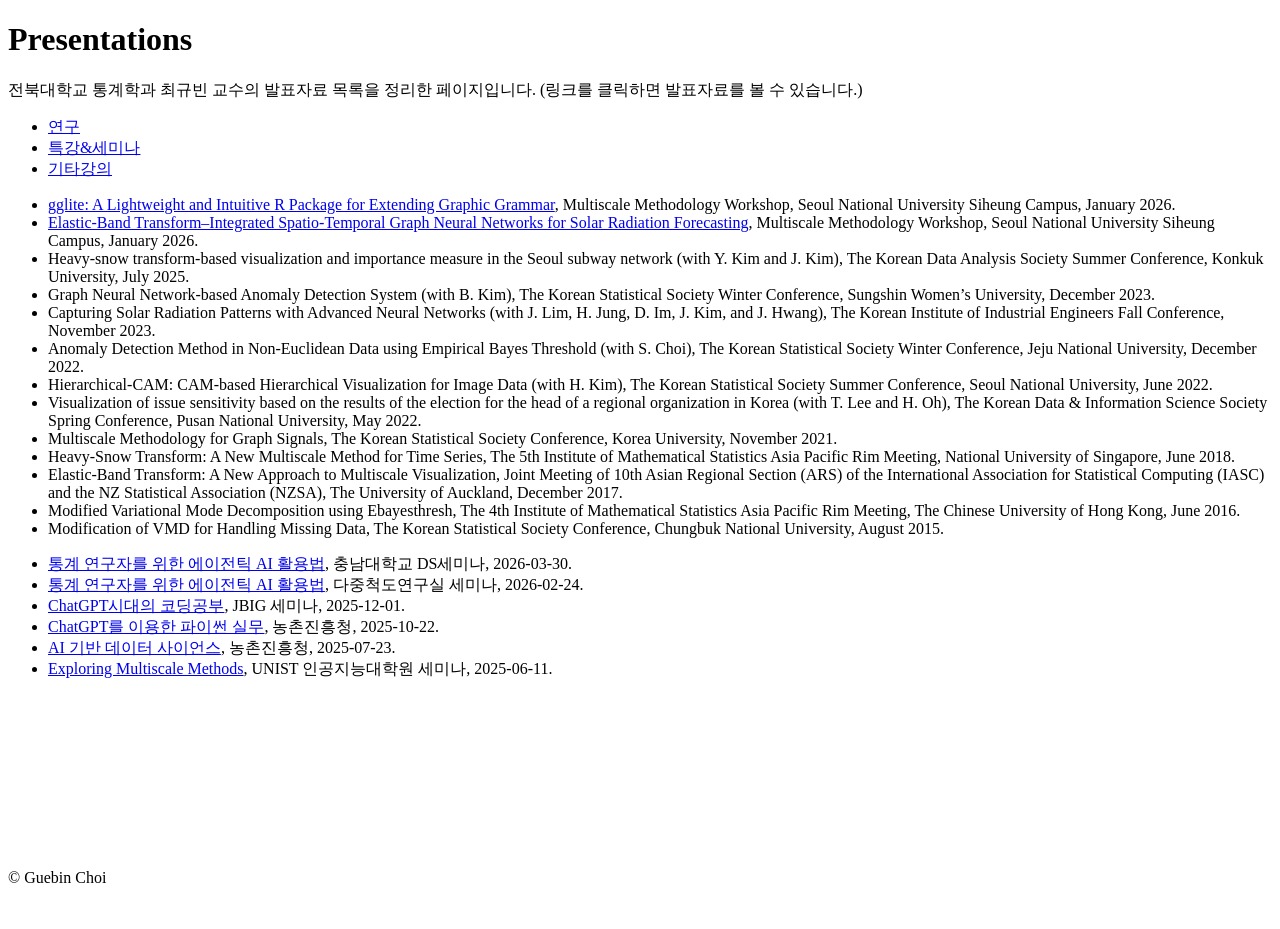
==== docs/index.html @ c581ad10 "." ====
<!DOCTYPE html>
<html xmlns="http://www.w3.org/1999/xhtml" lang="en" xml:lang="en"><head>

<meta charset="utf-8">
<meta name="generator" content="quarto-1.8.27">

<meta name="viewport" content="width=device-width, initial-scale=1.0, user-scalable=yes">


<title>Presentations</title>
<style>
code{white-space: pre-wrap;}
span.smallcaps{font-variant: small-caps;}
div.columns{display: flex; gap: min(4vw, 1.5em);}
div.column{flex: auto; overflow-x: auto;}
div.hanging-indent{margin-left: 1.5em; text-indent: -1.5em;}
ul.task-list{list-style: none;}
ul.task-list li input[type="checkbox"] {
  width: 0.8em;
  margin: 0 0.8em 0.2em -1em; /* quarto-specific, see https://github.com/quarto-dev/quarto-cli/issues/4556 */ 
  vertical-align: middle;
}
</style>


<script src="site_libs/quarto-nav/quarto-nav.js"></script>
<script src="site_libs/clipboard/clipboard.min.js"></script>
<script src="site_libs/quarto-search/autocomplete.umd.js"></script>
<script src="site_libs/quarto-search/fuse.min.js"></script>
<script src="site_libs/quarto-search/quarto-search.js"></script>
<meta name="quarto:offset" content="./">
<script src="site_libs/quarto-html/quarto.js" type="module"></script>
<script src="site_libs/quarto-html/tabsets/tabsets.js" type="module"></script>
<script src="site_libs/quarto-html/axe/axe-check.js" type="module"></script>
<script src="site_libs/quarto-html/popper.min.js"></script>
<script src="site_libs/quarto-html/tippy.umd.min.js"></script>
<script src="site_libs/quarto-html/anchor.min.js"></script>
<link href="site_libs/quarto-html/tippy.css" rel="stylesheet">
<link href="site_libs/quarto-html/quarto-syntax-highlighting-ed96de9b727972fe78a7b5d16c58bf87.css" rel="stylesheet" id="quarto-text-highlighting-styles">
<script src="site_libs/bootstrap/bootstrap.min.js"></script>
<link href="site_libs/bootstrap/bootstrap-icons.css" rel="stylesheet">
<link href="site_libs/bootstrap/bootstrap-5b4ad623e5705c0698d39aec6f10cf02.min.css" rel="stylesheet" append-hash="true" id="quarto-bootstrap" data-mode="light">
<script id="quarto-search-options" type="application/json">{
  "location": "sidebar",
  "copy-button": false,
  "collapse-after": 3,
  "panel-placement": "start",
  "type": "textbox",
  "limit": 50,
  "keyboard-shortcut": [
    "f",
    "/",
    "s"
  ],
  "show-item-context": false,
  "language": {
    "search-no-results-text": "No results",
    "search-matching-documents-text": "matching documents",
    "search-copy-link-title": "Copy link to search",
    "search-hide-matches-text": "Hide additional matches",
    "search-more-match-text": "more match in this document",
    "search-more-matches-text": "more matches in this document",
    "search-clear-button-title": "Clear",
    "search-text-placeholder": "",
    "search-detached-cancel-button-title": "Cancel",
    "search-submit-button-title": "Submit",
    "search-label": "Search"
  }
}</script>


</head>

<body class="fullcontent quarto-light">

<div id="quarto-search-results"></div>
<!-- content -->
<div id="quarto-content" class="quarto-container page-columns page-rows-contents page-layout-article">
<!-- sidebar -->
<!-- margin-sidebar -->
    
<!-- main -->
<main class="content" id="quarto-document-content">

<header id="title-block-header" class="quarto-title-block default">
<div class="quarto-title">
<h1 class="title">Presentations</h1>
</div>



<div class="quarto-title-meta">

    
  
    
  </div>
  


</header>


<p>전북대학교 통계학과 최규빈 교수의 발표자료 목록을 정리한 페이지입니다. (링크를 클릭하면 발표자료를 볼 수 있습니다.)</p>
<div class="tabset-margin-container"></div><div class="panel-tabset">
<ul class="nav nav-tabs" role="tablist"><li class="nav-item" role="presentation"><a class="nav-link active" id="tabset-1-1-tab" data-bs-toggle="tab" data-bs-target="#tabset-1-1" role="tab" aria-controls="tabset-1-1" aria-selected="true" href="">연구</a></li><li class="nav-item" role="presentation"><a class="nav-link" id="tabset-1-2-tab" data-bs-toggle="tab" data-bs-target="#tabset-1-2" role="tab" aria-controls="tabset-1-2" aria-selected="false" href="">특강&amp;세미나</a></li><li class="nav-item" role="presentation"><a class="nav-link" id="tabset-1-3-tab" data-bs-toggle="tab" data-bs-target="#tabset-1-3" role="tab" aria-controls="tabset-1-3" aria-selected="false" href="">기타강의</a></li></ul>
<div class="tab-content">
<div id="tabset-1-1" class="tab-pane active" role="tabpanel" aria-labelledby="tabset-1-1-tab">
<ul>
<li><a href="https://miruetoto.github.io/gglite260110">gglite: A Lightweight and Intuitive R Package for Extending Graphic Grammar</a>, Multiscale Methodology Workshop, Seoul National University Siheung Campus, January 2026.</li>
<li><a href="https://miruetoto.github.io/ebtsolar260108">Elastic-Band Transform–Integrated Spatio-Temporal Graph Neural Networks for Solar Radiation Forecasting</a>, Multiscale Methodology Workshop, Seoul National University Siheung Campus, January 2026.</li>
<li>Heavy-snow transform-based visualization and importance measure in the Seoul subway network (with Y. Kim and J. Kim), The Korean Data Analysis Society Summer Conference, Konkuk University, July 2025.</li>
<li>Graph Neural Network-based Anomaly Detection System (with B. Kim), The Korean Statistical Society Winter Conference, Sungshin Women’s University, December 2023.</li>
<li>Capturing Solar Radiation Patterns with Advanced Neural Networks (with J. Lim, H. Jung, D. Im, J. Kim, and J. Hwang), The Korean Institute of Industrial Engineers Fall Conference, November 2023.</li>
<li>Anomaly Detection Method in Non-Euclidean Data using Empirical Bayes Threshold (with S. Choi), The Korean Statistical Society Winter Conference, Jeju National University, December 2022.</li>
<li>Hierarchical-CAM: CAM-based Hierarchical Visualization for Image Data (with H. Kim), The Korean Statistical Society Summer Conference, Seoul National University, June 2022.</li>
<li>Visualization of issue sensitivity based on the results of the election for the head of a regional organization in Korea (with T. Lee and H. Oh), The Korean Data &amp; Information Science Society Spring Conference, Pusan National University, May 2022.</li>
<li>Multiscale Methodology for Graph Signals, The Korean Statistical Society Conference, Korea University, November 2021.</li>
<li>Heavy-Snow Transform: A New Multiscale Method for Time Series, The 5th Institute of Mathematical Statistics Asia Pacific Rim Meeting, National University of Singapore, June 2018.</li>
<li>Elastic-Band Transform: A New Approach to Multiscale Visualization, Joint Meeting of 10th Asian Regional Section (ARS) of the International Association for Statistical Computing (IASC) and the NZ Statistical Association (NZSA), The University of Auckland, December 2017.</li>
<li>Modified Variational Mode Decomposition using Ebayesthresh, The 4th Institute of Mathematical Statistics Asia Pacific Rim Meeting, The Chinese University of Hong Kong, June 2016.</li>
<li>Modification of VMD for Handling Missing Data, The Korean Statistical Society Conference, Chungbuk National University, August 2015.</li>
</ul>
</div>
<div id="tabset-1-2" class="tab-pane" role="tabpanel" aria-labelledby="tabset-1-2-tab">
<ul>
<li><a href="https://miruetoto.github.io/cnu-260330">통계 연구자를 위한 에이전틱 AI 활용법</a>, 충남대학교 DS세미나, 2026-03-30.</li>
<li><a href="https://miruetoto.github.io/agentic-260224/">통계 연구자를 위한 에이전틱 AI 활용법</a>, 다중척도연구실 세미나, 2026-02-24.</li>
<li><a href="https://miruetoto.github.io/JBIG-20251201">ChatGPT시대의 코딩공부</a>, JBIG 세미나, 2025-12-01.</li>
<li><a href="https://guebin.github.io/rda251022/1022.html">ChatGPT를 이용한 파이썬 실무</a>, 농촌진흥청, 2025-10-22.</li>
<li><a href="https://guebin.github.io/rda250723/qslides.html">AI 기반 데이터 사이언스</a>, 농촌진흥청, 2025-07-23.</li>
<li><a href="https://guebin.github.io/unist0611/ppt.html">Exploring Multiscale Methods</a>, UNIST 인공지능대학원 세미나, 2025-06-11.</li>
</ul>
</div>
<div id="tabset-1-3" class="tab-pane" role="tabpanel" aria-labelledby="tabset-1-3-tab">

</div>
</div>
</div>



</main> <!-- /main -->
<script id="quarto-html-after-body" type="application/javascript">
  window.document.addEventListener("DOMContentLoaded", function (event) {
    const icon = "";
    const anchorJS = new window.AnchorJS();
    anchorJS.options = {
      placement: 'right',
      icon: icon
    };
    anchorJS.add('.anchored');
    const isCodeAnnotation = (el) => {
      for (const clz of el.classList) {
        if (clz.startsWith('code-annotation-')) {                     
          return true;
        }
      }
      return false;
    }
    const onCopySuccess = function(e) {
      // button target
      const button = e.trigger;
      // don't keep focus
      button.blur();
      // flash "checked"
      button.classList.add('code-copy-button-checked');
      var currentTitle = button.getAttribute("title");
      button.setAttribute("title", "Copied!");
      let tooltip;
      if (window.bootstrap) {
        button.setAttribute("data-bs-toggle", "tooltip");
        button.setAttribute("data-bs-placement", "left");
        button.setAttribute("data-bs-title", "Copied!");
        tooltip = new bootstrap.Tooltip(button, 
          { trigger: "manual", 
            customClass: "code-copy-button-tooltip",
            offset: [0, -8]});
        tooltip.show();    
      }
      setTimeout(function() {
        if (tooltip) {
          tooltip.hide();
          button.removeAttribute("data-bs-title");
          button.removeAttribute("data-bs-toggle");
          button.removeAttribute("data-bs-placement");
        }
        button.setAttribute("title", currentTitle);
        button.classList.remove('code-copy-button-checked');
      }, 1000);
      // clear code selection
      e.clearSelection();
    }
    const getTextToCopy = function(trigger) {
      const outerScaffold = trigger.parentElement.cloneNode(true);
      const codeEl = outerScaffold.querySelector('code');
      for (const childEl of codeEl.children) {
        if (isCodeAnnotation(childEl)) {
          childEl.remove();
        }
      }
      return codeEl.innerText;
    }
    const clipboard = new window.ClipboardJS('.code-copy-button:not([data-in-quarto-modal])', {
      text: getTextToCopy
    });
    clipboard.on('success', onCopySuccess);
    if (window.document.getElementById('quarto-embedded-source-code-modal')) {
      const clipboardModal = new window.ClipboardJS('.code-copy-button[data-in-quarto-modal]', {
        text: getTextToCopy,
        container: window.document.getElementById('quarto-embedded-source-code-modal')
      });
      clipboardModal.on('success', onCopySuccess);
    }
      var localhostRegex = new RegExp(/^(?:http|https):\/\/localhost\:?[0-9]*\//);
      var mailtoRegex = new RegExp(/^mailto:/);
        var filterRegex = new RegExp('/' + window.location.host + '/');
      var isInternal = (href) => {
          return filterRegex.test(href) || localhostRegex.test(href) || mailtoRegex.test(href);
      }
      // Inspect non-navigation links and adorn them if external
     var links = window.document.querySelectorAll('a[href]:not(.nav-link):not(.navbar-brand):not(.toc-action):not(.sidebar-link):not(.sidebar-item-toggle):not(.pagination-link):not(.no-external):not([aria-hidden]):not(.dropdown-item):not(.quarto-navigation-tool):not(.about-link)');
      for (var i=0; i<links.length; i++) {
        const link = links[i];
        if (!isInternal(link.href)) {
          // undo the damage that might have been done by quarto-nav.js in the case of
          // links that we want to consider external
          if (link.dataset.originalHref !== undefined) {
            link.href = link.dataset.originalHref;
          }
        }
      }
    function tippyHover(el, contentFn, onTriggerFn, onUntriggerFn) {
      const config = {
        allowHTML: true,
        maxWidth: 500,
        delay: 100,
        arrow: false,
        appendTo: function(el) {
            return el.parentElement;
        },
        interactive: true,
        interactiveBorder: 10,
        theme: 'quarto',
        placement: 'bottom-start',
      };
      if (contentFn) {
        config.content = contentFn;
      }
      if (onTriggerFn) {
        config.onTrigger = onTriggerFn;
      }
      if (onUntriggerFn) {
        config.onUntrigger = onUntriggerFn;
      }
      window.tippy(el, config); 
    }
    const noterefs = window.document.querySelectorAll('a[role="doc-noteref"]');
    for (var i=0; i<noterefs.length; i++) {
      const ref = noterefs[i];
      tippyHover(ref, function() {
        // use id or data attribute instead here
        let href = ref.getAttribute('data-footnote-href') || ref.getAttribute('href');
        try { href = new URL(href).hash; } catch {}
        const id = href.replace(/^#\/?/, "");
        const note = window.document.getElementById(id);
        if (note) {
          return note.innerHTML;
        } else {
          return "";
        }
      });
    }
    const xrefs = window.document.querySelectorAll('a.quarto-xref');
    const processXRef = (id, note) => {
      // Strip column container classes
      const stripColumnClz = (el) => {
        el.classList.remove("page-full", "page-columns");
        if (el.children) {
          for (const child of el.children) {
            stripColumnClz(child);
          }
        }
      }
      stripColumnClz(note)
      if (id === null || id.startsWith('sec-')) {
        // Special case sections, only their first couple elements
        const container = document.createElement("div");
        if (note.children && note.children.length > 2) {
          container.appendChild(note.children[0].cloneNode(true));
          for (let i = 1; i < note.children.length; i++) {
            const child = note.children[i];
            if (child.tagName === "P" && child.innerText === "") {
              continue;
            } else {
              container.appendChild(child.cloneNode(true));
              break;
            }
          }
          if (window.Quarto?.typesetMath) {
            window.Quarto.typesetMath(container);
          }
          return container.innerHTML
        } else {
          if (window.Quarto?.typesetMath) {
            window.Quarto.typesetMath(note);
          }
          return note.innerHTML;
        }
      } else {
        // Remove any anchor links if they are present
        const anchorLink = note.querySelector('a.anchorjs-link');
        if (anchorLink) {
          anchorLink.remove();
        }
        if (window.Quarto?.typesetMath) {
          window.Quarto.typesetMath(note);
        }
        if (note.classList.contains("callout")) {
          return note.outerHTML;
        } else {
          return note.innerHTML;
        }
      }
    }
    for (var i=0; i<xrefs.length; i++) {
      const xref = xrefs[i];
      tippyHover(xref, undefined, function(instance) {
        instance.disable();
        let url = xref.getAttribute('href');
        let hash = undefined; 
        if (url.startsWith('#')) {
          hash = url;
        } else {
          try { hash = new URL(url).hash; } catch {}
        }
        if (hash) {
          const id = hash.replace(/^#\/?/, "");
          const note = window.document.getElementById(id);
          if (note !== null) {
            try {
              const html = processXRef(id, note.cloneNode(true));
              instance.setContent(html);
            } finally {
              instance.enable();
              instance.show();
            }
          } else {
            // See if we can fetch this
            fetch(url.split('#')[0])
            .then(res => res.text())
            .then(html => {
              const parser = new DOMParser();
              const htmlDoc = parser.parseFromString(html, "text/html");
              const note = htmlDoc.getElementById(id);
              if (note !== null) {
                const html = processXRef(id, note);
                instance.setContent(html);
              } 
            }).finally(() => {
              instance.enable();
              instance.show();
            });
          }
        } else {
          // See if we can fetch a full url (with no hash to target)
          // This is a special case and we should probably do some content thinning / targeting
          fetch(url)
          .then(res => res.text())
          .then(html => {
            const parser = new DOMParser();
            const htmlDoc = parser.parseFromString(html, "text/html");
            const note = htmlDoc.querySelector('main.content');
            if (note !== null) {
              // This should only happen for chapter cross references
              // (since there is no id in the URL)
              // remove the first header
              if (note.children.length > 0 && note.children[0].tagName === "HEADER") {
                note.children[0].remove();
              }
              const html = processXRef(null, note);
              instance.setContent(html);
            } 
          }).finally(() => {
            instance.enable();
            instance.show();
          });
        }
      }, function(instance) {
      });
    }
        let selectedAnnoteEl;
        const selectorForAnnotation = ( cell, annotation) => {
          let cellAttr = 'data-code-cell="' + cell + '"';
          let lineAttr = 'data-code-annotation="' +  annotation + '"';
          const selector = 'span[' + cellAttr + '][' + lineAttr + ']';
          return selector;
        }
        const selectCodeLines = (annoteEl) => {
          const doc = window.document;
          const targetCell = annoteEl.getAttribute("data-target-cell");
          const targetAnnotation = annoteEl.getAttribute("data-target-annotation");
          const annoteSpan = window.document.querySelector(selectorForAnnotation(targetCell, targetAnnotation));
          const lines = annoteSpan.getAttribute("data-code-lines").split(",");
          const lineIds = lines.map((line) => {
            return targetCell + "-" + line;
          })
          let top = null;
          let height = null;
          let parent = null;
          if (lineIds.length > 0) {
              //compute the position of the single el (top and bottom and make a div)
              const el = window.document.getElementById(lineIds[0]);
              top = el.offsetTop;
              height = el.offsetHeight;
              parent = el.parentElement.parentElement;
            if (lineIds.length > 1) {
              const lastEl = window.document.getElementById(lineIds[lineIds.length - 1]);
              const bottom = lastEl.offsetTop + lastEl.offsetHeight;
              height = bottom - top;
            }
            if (top !== null && height !== null && parent !== null) {
              // cook up a div (if necessary) and position it 
              let div = window.document.getElementById("code-annotation-line-highlight");
              if (div === null) {
                div = window.document.createElement("div");
                div.setAttribute("id", "code-annotation-line-highlight");
                div.style.position = 'absolute';
                parent.appendChild(div);
              }
              div.style.top = top - 2 + "px";
              div.style.height = height + 4 + "px";
              div.style.left = 0;
              let gutterDiv = window.document.getElementById("code-annotation-line-highlight-gutter");
              if (gutterDiv === null) {
                gutterDiv = window.document.createElement("div");
                gutterDiv.setAttribute("id", "code-annotation-line-highlight-gutter");
                gutterDiv.style.position = 'absolute';
                const codeCell = window.document.getElementById(targetCell);
                const gutter = codeCell.querySelector('.code-annotation-gutter');
                gutter.appendChild(gutterDiv);
              }
              gutterDiv.style.top = top - 2 + "px";
              gutterDiv.style.height = height + 4 + "px";
            }
            selectedAnnoteEl = annoteEl;
          }
        };
        const unselectCodeLines = () => {
          const elementsIds = ["code-annotation-line-highlight", "code-annotation-line-highlight-gutter"];
          elementsIds.forEach((elId) => {
            const div = window.document.getElementById(elId);
            if (div) {
              div.remove();
            }
          });
          selectedAnnoteEl = undefined;
        };
          // Handle positioning of the toggle
      window.addEventListener(
        "resize",
        throttle(() => {
          elRect = undefined;
          if (selectedAnnoteEl) {
            selectCodeLines(selectedAnnoteEl);
          }
        }, 10)
      );
      function throttle(fn, ms) {
      let throttle = false;
      let timer;
        return (...args) => {
          if(!throttle) { // first call gets through
              fn.apply(this, args);
              throttle = true;
          } else { // all the others get throttled
              if(timer) clearTimeout(timer); // cancel #2
              timer = setTimeout(() => {
                fn.apply(this, args);
                timer = throttle = false;
              }, ms);
          }
        };
      }
        // Attach click handler to the DT
        const annoteDls = window.document.querySelectorAll('dt[data-target-cell]');
        for (const annoteDlNode of annoteDls) {
          annoteDlNode.addEventListener('click', (event) => {
            const clickedEl = event.target;
            if (clickedEl !== selectedAnnoteEl) {
              unselectCodeLines();
              const activeEl = window.document.querySelector('dt[data-target-cell].code-annotation-active');
              if (activeEl) {
                activeEl.classList.remove('code-annotation-active');
              }
              selectCodeLines(clickedEl);
              clickedEl.classList.add('code-annotation-active');
            } else {
              // Unselect the line
              unselectCodeLines();
              clickedEl.classList.remove('code-annotation-active');
            }
          });
        }
    const findCites = (el) => {
      const parentEl = el.parentElement;
      if (parentEl) {
        const cites = parentEl.dataset.cites;
        if (cites) {
          return {
            el,
            cites: cites.split(' ')
          };
        } else {
          return findCites(el.parentElement)
        }
      } else {
        return undefined;
      }
    };
    var bibliorefs = window.document.querySelectorAll('a[role="doc-biblioref"]');
    for (var i=0; i<bibliorefs.length; i++) {
      const ref = bibliorefs[i];
      const citeInfo = findCites(ref);
      if (citeInfo) {
        tippyHover(citeInfo.el, function() {
          var popup = window.document.createElement('div');
          citeInfo.cites.forEach(function(cite) {
            var citeDiv = window.document.createElement('div');
            citeDiv.classList.add('hanging-indent');
            citeDiv.classList.add('csl-entry');
            var biblioDiv = window.document.getElementById('ref-' + cite);
            if (biblioDiv) {
              citeDiv.innerHTML = biblioDiv.innerHTML;
            }
            popup.appendChild(citeDiv);
          });
          return popup.innerHTML;
        });
      }
    }
  });
  </script>
</div> <!-- /content -->
<footer class="footer">
  <div class="nav-footer">
    <div class="nav-footer-left">
      &nbsp;
    </div>   
    <div class="nav-footer-center">
<p>© Guebin Choi</p>
</div>
    <div class="nav-footer-right">
      &nbsp;
    </div>
  </div>
</footer>




</body></html>
---- docs/site_libs/quarto-html/tippy.css ----
.tippy-box[data-animation=fade][data-state=hidden]{opacity:0}[data-tippy-root]{max-width:calc(100vw - 10px)}.tippy-box{position:relative;background-color:#333;color:#fff;border-radius:4px;font-size:14px;line-height:1.4;white-space:normal;outline:0;transition-property:transform,visibility,opacity}.tippy-box[data-placement^=top]>.tippy-arrow{bottom:0}.tippy-box[data-placement^=top]>.tippy-arrow:before{bottom:-7px;left:0;border-width:8px 8px 0;border-top-color:initial;transform-origin:center top}.tippy-box[data-placement^=bottom]>.tippy-arrow{top:0}.tippy-box[data-placement^=bottom]>.tippy-arrow:before{top:-7px;left:0;border-width:0 8px 8px;border-bottom-color:initial;transform-origin:center bottom}.tippy-box[data-placement^=left]>.tippy-arrow{right:0}.tippy-box[data-placement^=left]>.tippy-arrow:before{border-width:8px 0 8px 8px;border-left-color:initial;right:-7px;transform-origin:center left}.tippy-box[data-placement^=right]>.tippy-arrow{left:0}.tippy-box[data-placement^=right]>.tippy-arrow:before{left:-7px;border-width:8px 8px 8px 0;border-right-color:initial;transform-origin:center right}.tippy-box[data-inertia][data-state=visible]{transition-timing-function:cubic-bezier(.54,1.5,.38,1.11)}.tippy-arrow{width:16px;height:16px;color:#333}.tippy-arrow:before{content:"";position:absolute;border-color:transparent;border-style:solid}.tippy-content{position:relative;padding:5px 9px;z-index:1}
---- docs/site_libs/quarto-html/quarto-syntax-highlighting-ed96de9b727972fe78a7b5d16c58bf87.css ----
/* quarto syntax highlight colors */
:root {
  --quarto-hl-ot-color: #003B4F;
  --quarto-hl-at-color: #657422;
  --quarto-hl-ss-color: #20794D;
  --quarto-hl-an-color: #5E5E5E;
  --quarto-hl-fu-color: #4758AB;
  --quarto-hl-st-color: #20794D;
  --quarto-hl-cf-color: #003B4F;
  --quarto-hl-op-color: #5E5E5E;
  --quarto-hl-er-color: #AD0000;
  --quarto-hl-bn-color: #AD0000;
  --quarto-hl-al-color: #AD0000;
  --quarto-hl-va-color: #111111;
  --quarto-hl-bu-color: inherit;
  --quarto-hl-ex-color: inherit;
  --quarto-hl-pp-color: #AD0000;
  --quarto-hl-in-color: #5E5E5E;
  --quarto-hl-vs-color: #20794D;
  --quarto-hl-wa-color: #5E5E5E;
  --quarto-hl-do-color: #5E5E5E;
  --quarto-hl-im-color: #00769E;
  --quarto-hl-ch-color: #20794D;
  --quarto-hl-dt-color: #AD0000;
  --quarto-hl-fl-color: #AD0000;
  --quarto-hl-co-color: #5E5E5E;
  --quarto-hl-cv-color: #5E5E5E;
  --quarto-hl-cn-color: #8f5902;
  --quarto-hl-sc-color: #5E5E5E;
  --quarto-hl-dv-color: #AD0000;
  --quarto-hl-kw-color: #003B4F;
}

/* other quarto variables */
:root {
  --quarto-font-monospace: SFMono-Regular, Menlo, Monaco, Consolas, "Liberation Mono", "Courier New", monospace;
}

/* syntax highlight based on Pandoc's rules */
pre > code.sourceCode > span {
  color: #003B4F;
}

code.sourceCode > span {
  color: #003B4F;
}

div.sourceCode,
div.sourceCode pre.sourceCode {
  color: #003B4F;
}

/* Normal */
code span {
  color: #003B4F;
}

/* Alert */
code span.al {
  color: #AD0000;
  font-style: inherit;
}

/* Annotation */
code span.an {
  color: #5E5E5E;
  font-style: inherit;
}

/* Attribute */
code span.at {
  color: #657422;
  font-style: inherit;
}

/* BaseN */
code span.bn {
  color: #AD0000;
  font-style: inherit;
}

/* BuiltIn */
code span.bu {
  font-style: inherit;
}

/* ControlFlow */
code span.cf {
  color: #003B4F;
  font-weight: bold;
  font-style: inherit;
}

/* Char */
code span.ch {
  color: #20794D;
  font-style: inherit;
}

/* Constant */
code span.cn {
  color: #8f5902;
  font-style: inherit;
}

/* Comment */
code span.co {
  color: #5E5E5E;
  font-style: inherit;
}

/* CommentVar */
code span.cv {
  color: #5E5E5E;
  font-style: italic;
}

/* Documentation */
code span.do {
  color: #5E5E5E;
  font-style: italic;
}

/* DataType */
code span.dt {
  color: #AD0000;
  font-style: inherit;
}

/* DecVal */
code span.dv {
  color: #AD0000;
  font-style: inherit;
}

/* Error */
code span.er {
  color: #AD0000;
  font-style: inherit;
}

/* Extension */
code span.ex {
  font-style: inherit;
}

/* Float */
code span.fl {
  color: #AD0000;
  font-style: inherit;
}

/* Function */
code span.fu {
  color: #4758AB;
  font-style: inherit;
}

/* Import */
code span.im {
  color: #00769E;
  font-style: inherit;
}

/* Information */
code span.in {
  color: #5E5E5E;
  font-style: inherit;
}

/* Keyword */
code span.kw {
  color: #003B4F;
  font-weight: bold;
  font-style: inherit;
}

/* Operator */
code span.op {
  color: #5E5E5E;
  font-style: inherit;
}

/* Other */
code span.ot {
  color: #003B4F;
  font-style: inherit;
}

/* Preprocessor */
code span.pp {
  color: #AD0000;
  font-style: inherit;
}

/* SpecialChar */
code span.sc {
  color: #5E5E5E;
  font-style: inherit;
}

/* SpecialString */
code span.ss {
  color: #20794D;
  font-style: inherit;
}

/* String */
code span.st {
  color: #20794D;
  font-style: inherit;
}

/* Variable */
code span.va {
  color: #111111;
  font-style: inherit;
}

/* VerbatimString */
code span.vs {
  color: #20794D;
  font-style: inherit;
}

/* Warning */
code span.wa {
  color: #5E5E5E;
  font-style: italic;
}

.prevent-inlining {
  content: "</";
}

/*# sourceMappingURL=0920dd6d7437995b8cdf7429764427b1.css.map */
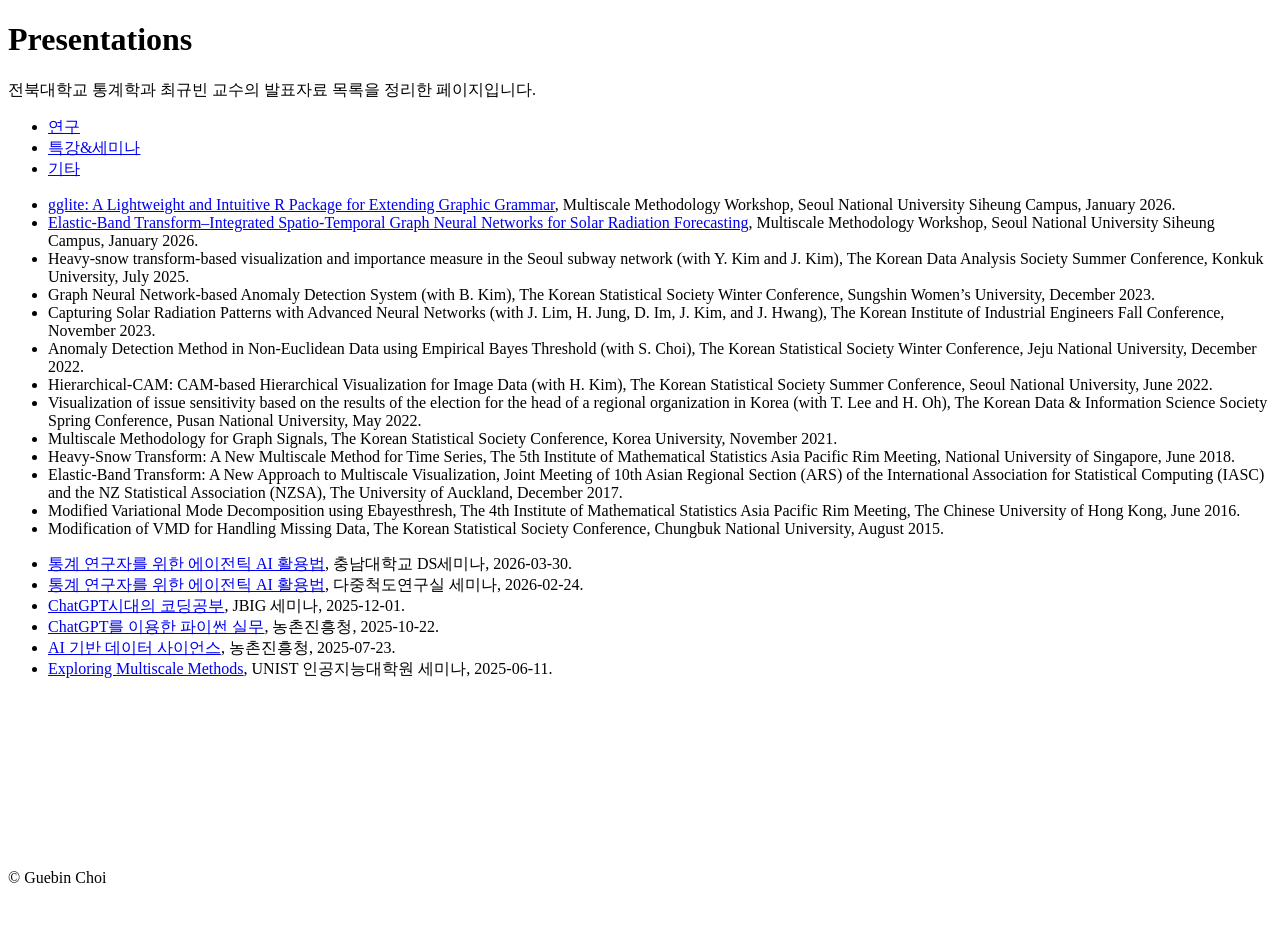
==== commit 779a08b7: "." ====
--- a/docs/index.html
+++ b/docs/index.html
@@ -101,9 +101,9 @@
 </header>
 
 
-<p>전북대학교 통계학과 최규빈 교수의 발표자료 목록을 정리한 페이지입니다. (링크를 클릭하면 발표자료를 볼 수 있습니다.)</p>
+<p>전북대학교 통계학과 최규빈 교수의 발표자료 목록을 정리한 페이지입니다.</p>
 <div class="tabset-margin-container"></div><div class="panel-tabset">
-<ul class="nav nav-tabs" role="tablist"><li class="nav-item" role="presentation"><a class="nav-link active" id="tabset-1-1-tab" data-bs-toggle="tab" data-bs-target="#tabset-1-1" role="tab" aria-controls="tabset-1-1" aria-selected="true" href="">연구</a></li><li class="nav-item" role="presentation"><a class="nav-link" id="tabset-1-2-tab" data-bs-toggle="tab" data-bs-target="#tabset-1-2" role="tab" aria-controls="tabset-1-2" aria-selected="false" href="">특강&amp;세미나</a></li><li class="nav-item" role="presentation"><a class="nav-link" id="tabset-1-3-tab" data-bs-toggle="tab" data-bs-target="#tabset-1-3" role="tab" aria-controls="tabset-1-3" aria-selected="false" href="">기타강의</a></li></ul>
+<ul class="nav nav-tabs" role="tablist"><li class="nav-item" role="presentation"><a class="nav-link active" id="tabset-1-1-tab" data-bs-toggle="tab" data-bs-target="#tabset-1-1" role="tab" aria-controls="tabset-1-1" aria-selected="true" href="">연구</a></li><li class="nav-item" role="presentation"><a class="nav-link" id="tabset-1-2-tab" data-bs-toggle="tab" data-bs-target="#tabset-1-2" role="tab" aria-controls="tabset-1-2" aria-selected="false" href="">특강&amp;세미나</a></li><li class="nav-item" role="presentation"><a class="nav-link" id="tabset-1-3-tab" data-bs-toggle="tab" data-bs-target="#tabset-1-3" role="tab" aria-controls="tabset-1-3" aria-selected="false" href="">기타</a></li></ul>
 <div class="tab-content">
 <div id="tabset-1-1" class="tab-pane active" role="tabpanel" aria-labelledby="tabset-1-1-tab">
 <ul>
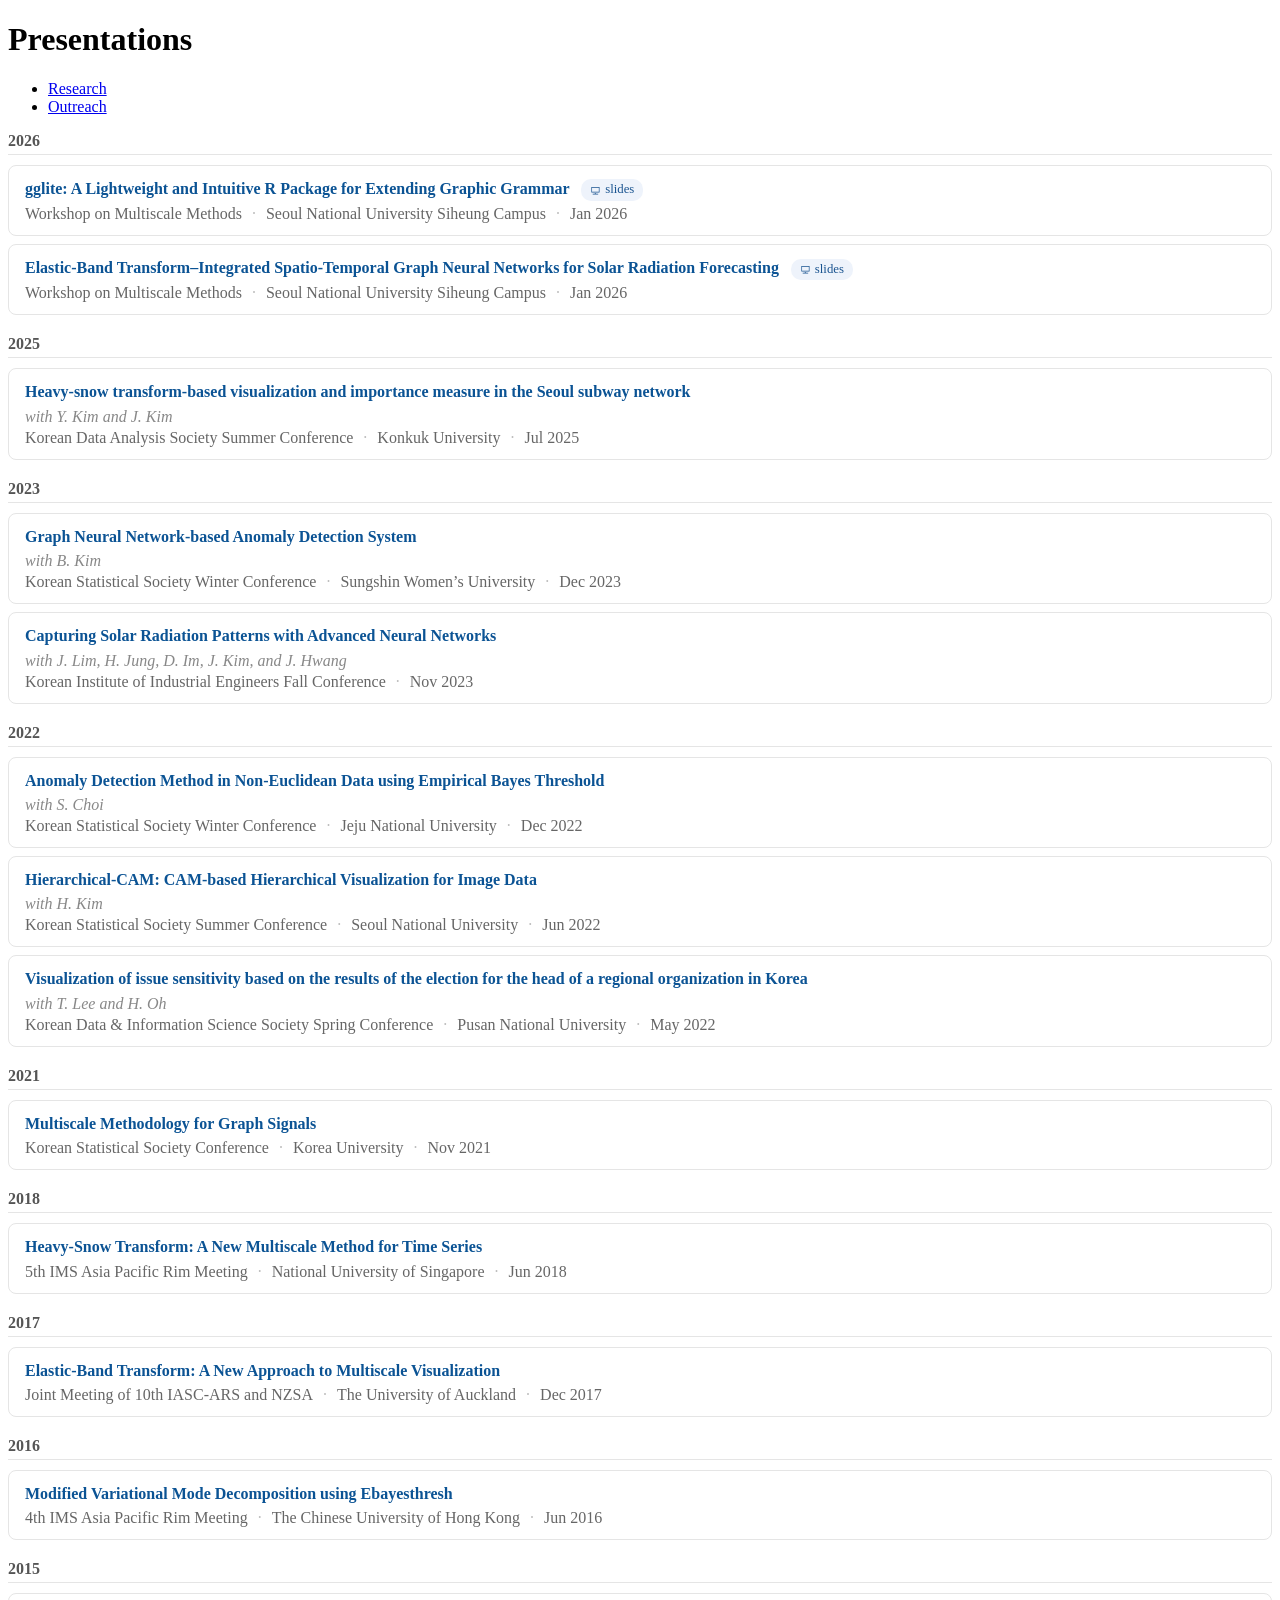
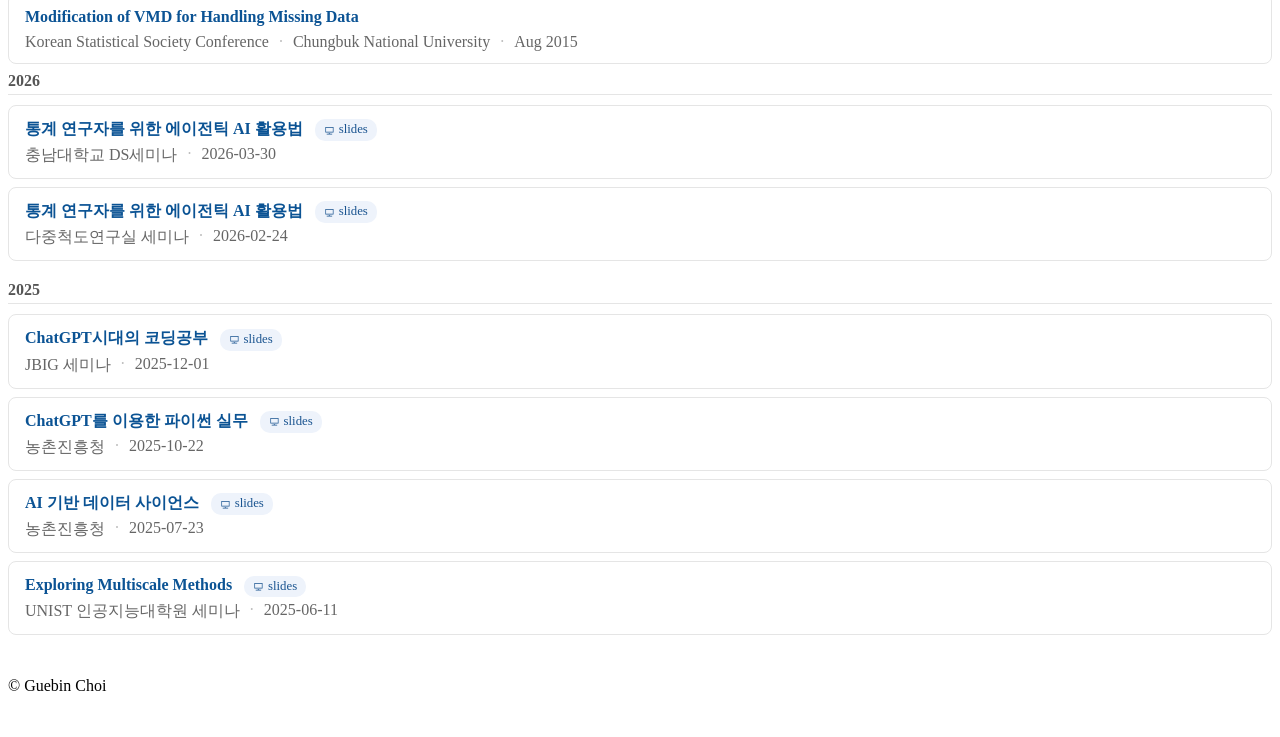
==== commit ae2fefaf: "." ====
--- a/docs/index.html
+++ b/docs/index.html
@@ -101,39 +101,273 @@
 </header>
 
 
-<p>전북대학교 통계학과 최규빈 교수의 발표자료 목록을 정리한 페이지입니다.</p>
+<style>
+  .year-header {
+    font-weight: 600;
+    color: #555;
+    margin: 20px 0 10px 0;
+    padding-bottom: 4px;
+    border-bottom: 1px solid #e5e5e5;
+  }
+  .year-header:first-of-type {
+    margin-top: 4px;
+  }
+  .card {
+    background: white;
+    border: 1px solid #e5e5e5;
+    border-radius: 8px;
+    padding: 12px 16px;
+    margin-bottom: 8px;
+    transition: box-shadow 0.15s ease;
+  }
+  .card:hover {
+    box-shadow: 0 2px 8px rgba(0,0,0,0.05);
+  }
+  .card-title {
+    font-weight: 600;
+    color: #0b5394;
+    margin-bottom: 4px;
+    line-height: 1.4;
+  }
+  .card-meta {
+    color: #666;
+    display: flex;
+    flex-wrap: wrap;
+    gap: 4px 10px;
+  }
+  .card-meta .sep { color: #bbb; }
+  .authors {
+    color: #888;
+    font-style: italic;
+    margin-bottom: 3px;
+  }
+  a.tag {
+    display: inline-flex;
+    align-items: center;
+    gap: 4px;
+    font-size: 0.8em;
+    padding: 2px 9px;
+    border-radius: 10px;
+    background: #eef3fb;
+    color: #1a5490;
+    font-weight: 500;
+    margin-left: 8px;
+    vertical-align: middle;
+    text-decoration: none;
+    transition: background 0.15s ease, color 0.15s ease;
+  }
+  a.tag:hover { background: #1a5490; color: white; }
+  a.tag svg { width: 0.85em; height: 0.85em; fill: currentColor; }
+</style>
 <div class="tabset-margin-container"></div><div class="panel-tabset">
-<ul class="nav nav-tabs" role="tablist"><li class="nav-item" role="presentation"><a class="nav-link active" id="tabset-1-1-tab" data-bs-toggle="tab" data-bs-target="#tabset-1-1" role="tab" aria-controls="tabset-1-1" aria-selected="true" href="">연구</a></li><li class="nav-item" role="presentation"><a class="nav-link" id="tabset-1-2-tab" data-bs-toggle="tab" data-bs-target="#tabset-1-2" role="tab" aria-controls="tabset-1-2" aria-selected="false" href="">특강&amp;세미나</a></li><li class="nav-item" role="presentation"><a class="nav-link" id="tabset-1-3-tab" data-bs-toggle="tab" data-bs-target="#tabset-1-3" role="tab" aria-controls="tabset-1-3" aria-selected="false" href="">기타</a></li></ul>
+<ul class="nav nav-tabs" role="tablist"><li class="nav-item" role="presentation"><a class="nav-link active" id="tabset-1-1-tab" data-bs-toggle="tab" data-bs-target="#tabset-1-1" role="tab" aria-controls="tabset-1-1" aria-selected="true" href="">Research</a></li><li class="nav-item" role="presentation"><a class="nav-link" id="tabset-1-2-tab" data-bs-toggle="tab" data-bs-target="#tabset-1-2" role="tab" aria-controls="tabset-1-2" aria-selected="false" href="">Outreach</a></li></ul>
 <div class="tab-content">
 <div id="tabset-1-1" class="tab-pane active" role="tabpanel" aria-labelledby="tabset-1-1-tab">
-<ul>
-<li><a href="https://miruetoto.github.io/gglite260110">gglite: A Lightweight and Intuitive R Package for Extending Graphic Grammar</a>, Multiscale Methodology Workshop, Seoul National University Siheung Campus, January 2026.</li>
-<li><a href="https://miruetoto.github.io/ebtsolar260108">Elastic-Band Transform–Integrated Spatio-Temporal Graph Neural Networks for Solar Radiation Forecasting</a>, Multiscale Methodology Workshop, Seoul National University Siheung Campus, January 2026.</li>
-<li>Heavy-snow transform-based visualization and importance measure in the Seoul subway network (with Y. Kim and J. Kim), The Korean Data Analysis Society Summer Conference, Konkuk University, July 2025.</li>
-<li>Graph Neural Network-based Anomaly Detection System (with B. Kim), The Korean Statistical Society Winter Conference, Sungshin Women’s University, December 2023.</li>
-<li>Capturing Solar Radiation Patterns with Advanced Neural Networks (with J. Lim, H. Jung, D. Im, J. Kim, and J. Hwang), The Korean Institute of Industrial Engineers Fall Conference, November 2023.</li>
-<li>Anomaly Detection Method in Non-Euclidean Data using Empirical Bayes Threshold (with S. Choi), The Korean Statistical Society Winter Conference, Jeju National University, December 2022.</li>
-<li>Hierarchical-CAM: CAM-based Hierarchical Visualization for Image Data (with H. Kim), The Korean Statistical Society Summer Conference, Seoul National University, June 2022.</li>
-<li>Visualization of issue sensitivity based on the results of the election for the head of a regional organization in Korea (with T. Lee and H. Oh), The Korean Data &amp; Information Science Society Spring Conference, Pusan National University, May 2022.</li>
-<li>Multiscale Methodology for Graph Signals, The Korean Statistical Society Conference, Korea University, November 2021.</li>
-<li>Heavy-Snow Transform: A New Multiscale Method for Time Series, The 5th Institute of Mathematical Statistics Asia Pacific Rim Meeting, National University of Singapore, June 2018.</li>
-<li>Elastic-Band Transform: A New Approach to Multiscale Visualization, Joint Meeting of 10th Asian Regional Section (ARS) of the International Association for Statistical Computing (IASC) and the NZ Statistical Association (NZSA), The University of Auckland, December 2017.</li>
-<li>Modified Variational Mode Decomposition using Ebayesthresh, The 4th Institute of Mathematical Statistics Asia Pacific Rim Meeting, The Chinese University of Hong Kong, June 2016.</li>
-<li>Modification of VMD for Handling Missing Data, The Korean Statistical Society Conference, Chungbuk National University, August 2015.</li>
-</ul>
+<div class="year-header">
+2026
+</div>
+<div class="card">
+<div class="card-title">
+gglite: A Lightweight and Intuitive R Package for Extending Graphic Grammar <a href="https://miruetoto.github.io/gglite260110" class="tag" target="_blank" rel="noopener"><svg viewbox="0 0 16 16"><path d="M2 3h12v8H2V3zm1 1v6h10V4H3zm4 8h2v1h3v1H4v-1h3v-1z"></path></svg> slides</a>
+</div>
+<div class="card-meta">
+<span>Workshop on Multiscale Methods</span><span class="sep">·</span><span>Seoul National University Siheung Campus</span><span class="sep">·</span><span>Jan 2026</span>
+</div>
+</div>
+<div class="card">
+<div class="card-title">
+Elastic-Band Transform–Integrated Spatio-Temporal Graph Neural Networks for Solar Radiation Forecasting <a href="https://miruetoto.github.io/ebtsolar260108" class="tag" target="_blank" rel="noopener"><svg viewbox="0 0 16 16"><path d="M2 3h12v8H2V3zm1 1v6h10V4H3zm4 8h2v1h3v1H4v-1h3v-1z"></path></svg> slides</a>
+</div>
+<div class="card-meta">
+<span>Workshop on Multiscale Methods</span><span class="sep">·</span><span>Seoul National University Siheung Campus</span><span class="sep">·</span><span>Jan 2026</span>
+</div>
+</div>
+<div class="year-header">
+2025
+</div>
+<div class="card">
+<div class="card-title">
+Heavy-snow transform-based visualization and importance measure in the Seoul subway network
+</div>
+<div class="authors">
+with Y. Kim and J. Kim
+</div>
+<div class="card-meta">
+<span>Korean Data Analysis Society Summer Conference</span><span class="sep">·</span><span>Konkuk University</span><span class="sep">·</span><span>Jul 2025</span>
+</div>
+</div>
+<div class="year-header">
+2023
+</div>
+<div class="card">
+<div class="card-title">
+Graph Neural Network-based Anomaly Detection System
+</div>
+<div class="authors">
+with B. Kim
+</div>
+<div class="card-meta">
+<span>Korean Statistical Society Winter Conference</span><span class="sep">·</span><span>Sungshin Women’s University</span><span class="sep">·</span><span>Dec 2023</span>
+</div>
+</div>
+<div class="card">
+<div class="card-title">
+Capturing Solar Radiation Patterns with Advanced Neural Networks
+</div>
+<div class="authors">
+with J. Lim, H. Jung, D. Im, J. Kim, and J. Hwang
+</div>
+<div class="card-meta">
+<span>Korean Institute of Industrial Engineers Fall Conference</span><span class="sep">·</span><span>Nov 2023</span>
+</div>
+</div>
+<div class="year-header">
+2022
+</div>
+<div class="card">
+<div class="card-title">
+Anomaly Detection Method in Non-Euclidean Data using Empirical Bayes Threshold
+</div>
+<div class="authors">
+with S. Choi
+</div>
+<div class="card-meta">
+<span>Korean Statistical Society Winter Conference</span><span class="sep">·</span><span>Jeju National University</span><span class="sep">·</span><span>Dec 2022</span>
+</div>
+</div>
+<div class="card">
+<div class="card-title">
+Hierarchical-CAM: CAM-based Hierarchical Visualization for Image Data
+</div>
+<div class="authors">
+with H. Kim
+</div>
+<div class="card-meta">
+<span>Korean Statistical Society Summer Conference</span><span class="sep">·</span><span>Seoul National University</span><span class="sep">·</span><span>Jun 2022</span>
+</div>
+</div>
+<div class="card">
+<div class="card-title">
+Visualization of issue sensitivity based on the results of the election for the head of a regional organization in Korea
+</div>
+<div class="authors">
+with T. Lee and H. Oh
+</div>
+<div class="card-meta">
+<span>Korean Data &amp; Information Science Society Spring Conference</span><span class="sep">·</span><span>Pusan National University</span><span class="sep">·</span><span>May 2022</span>
+</div>
+</div>
+<div class="year-header">
+2021
+</div>
+<div class="card">
+<div class="card-title">
+Multiscale Methodology for Graph Signals
+</div>
+<div class="card-meta">
+<span>Korean Statistical Society Conference</span><span class="sep">·</span><span>Korea University</span><span class="sep">·</span><span>Nov 2021</span>
+</div>
+</div>
+<div class="year-header">
+2018
+</div>
+<div class="card">
+<div class="card-title">
+Heavy-Snow Transform: A New Multiscale Method for Time Series
+</div>
+<div class="card-meta">
+<span>5th IMS Asia Pacific Rim Meeting</span><span class="sep">·</span><span>National University of Singapore</span><span class="sep">·</span><span>Jun 2018</span>
+</div>
+</div>
+<div class="year-header">
+2017
+</div>
+<div class="card">
+<div class="card-title">
+Elastic-Band Transform: A New Approach to Multiscale Visualization
+</div>
+<div class="card-meta">
+<span>Joint Meeting of 10th IASC-ARS and NZSA</span><span class="sep">·</span><span>The University of Auckland</span><span class="sep">·</span><span>Dec 2017</span>
+</div>
+</div>
+<div class="year-header">
+2016
+</div>
+<div class="card">
+<div class="card-title">
+Modified Variational Mode Decomposition using Ebayesthresh
+</div>
+<div class="card-meta">
+<span>4th IMS Asia Pacific Rim Meeting</span><span class="sep">·</span><span>The Chinese University of Hong Kong</span><span class="sep">·</span><span>Jun 2016</span>
+</div>
+</div>
+<div class="year-header">
+2015
+</div>
+<div class="card">
+<div class="card-title">
+Modification of VMD for Handling Missing Data
+</div>
+<div class="card-meta">
+<span>Korean Statistical Society Conference</span><span class="sep">·</span><span>Chungbuk National University</span><span class="sep">·</span><span>Aug 2015</span>
+</div>
+</div>
 </div>
 <div id="tabset-1-2" class="tab-pane" role="tabpanel" aria-labelledby="tabset-1-2-tab">
-<ul>
-<li><a href="https://miruetoto.github.io/cnu-260330">통계 연구자를 위한 에이전틱 AI 활용법</a>, 충남대학교 DS세미나, 2026-03-30.</li>
-<li><a href="https://miruetoto.github.io/agentic-260224/">통계 연구자를 위한 에이전틱 AI 활용법</a>, 다중척도연구실 세미나, 2026-02-24.</li>
-<li><a href="https://miruetoto.github.io/JBIG-20251201">ChatGPT시대의 코딩공부</a>, JBIG 세미나, 2025-12-01.</li>
-<li><a href="https://guebin.github.io/rda251022/1022.html">ChatGPT를 이용한 파이썬 실무</a>, 농촌진흥청, 2025-10-22.</li>
-<li><a href="https://guebin.github.io/rda250723/qslides.html">AI 기반 데이터 사이언스</a>, 농촌진흥청, 2025-07-23.</li>
-<li><a href="https://guebin.github.io/unist0611/ppt.html">Exploring Multiscale Methods</a>, UNIST 인공지능대학원 세미나, 2025-06-11.</li>
-</ul>
-</div>
-<div id="tabset-1-3" class="tab-pane" role="tabpanel" aria-labelledby="tabset-1-3-tab">
-
+<div class="year-header">
+2026
+</div>
+<div class="card">
+<div class="card-title">
+통계 연구자를 위한 에이전틱 AI 활용법 <a href="https://miruetoto.github.io/cnu-260330" class="tag" target="_blank" rel="noopener"><svg viewbox="0 0 16 16"><path d="M2 3h12v8H2V3zm1 1v6h10V4H3zm4 8h2v1h3v1H4v-1h3v-1z"></path></svg> slides</a>
+</div>
+<div class="card-meta">
+<span>충남대학교 DS세미나</span><span class="sep">·</span><span>2026-03-30</span>
+</div>
+</div>
+<div class="card">
+<div class="card-title">
+통계 연구자를 위한 에이전틱 AI 활용법 <a href="https://miruetoto.github.io/agentic-260224/" class="tag" target="_blank" rel="noopener"><svg viewbox="0 0 16 16"><path d="M2 3h12v8H2V3zm1 1v6h10V4H3zm4 8h2v1h3v1H4v-1h3v-1z"></path></svg> slides</a>
+</div>
+<div class="card-meta">
+<span>다중척도연구실 세미나</span><span class="sep">·</span><span>2026-02-24</span>
+</div>
+</div>
+<div class="year-header">
+2025
+</div>
+<div class="card">
+<div class="card-title">
+ChatGPT시대의 코딩공부 <a href="https://miruetoto.github.io/JBIG-20251201" class="tag" target="_blank" rel="noopener"><svg viewbox="0 0 16 16"><path d="M2 3h12v8H2V3zm1 1v6h10V4H3zm4 8h2v1h3v1H4v-1h3v-1z"></path></svg> slides</a>
+</div>
+<div class="card-meta">
+<span>JBIG 세미나</span><span class="sep">·</span><span>2025-12-01</span>
+</div>
+</div>
+<div class="card">
+<div class="card-title">
+ChatGPT를 이용한 파이썬 실무 <a href="https://guebin.github.io/rda251022/1022.html" class="tag" target="_blank" rel="noopener"><svg viewbox="0 0 16 16"><path d="M2 3h12v8H2V3zm1 1v6h10V4H3zm4 8h2v1h3v1H4v-1h3v-1z"></path></svg> slides</a>
+</div>
+<div class="card-meta">
+<span>농촌진흥청</span><span class="sep">·</span><span>2025-10-22</span>
+</div>
+</div>
+<div class="card">
+<div class="card-title">
+AI 기반 데이터 사이언스 <a href="https://guebin.github.io/rda250723/qslides.html" class="tag" target="_blank" rel="noopener"><svg viewbox="0 0 16 16"><path d="M2 3h12v8H2V3zm1 1v6h10V4H3zm4 8h2v1h3v1H4v-1h3v-1z"></path></svg> slides</a>
+</div>
+<div class="card-meta">
+<span>농촌진흥청</span><span class="sep">·</span><span>2025-07-23</span>
+</div>
+</div>
+<div class="card">
+<div class="card-title">
+Exploring Multiscale Methods <a href="https://guebin.github.io/unist0611/ppt.html" class="tag" target="_blank" rel="noopener"><svg viewbox="0 0 16 16"><path d="M2 3h12v8H2V3zm1 1v6h10V4H3zm4 8h2v1h3v1H4v-1h3v-1z"></path></svg> slides</a>
+</div>
+<div class="card-meta">
+<span>UNIST 인공지능대학원 세미나</span><span class="sep">·</span><span>2025-06-11</span>
+</div>
+</div>
 </div>
 </div>
 </div>
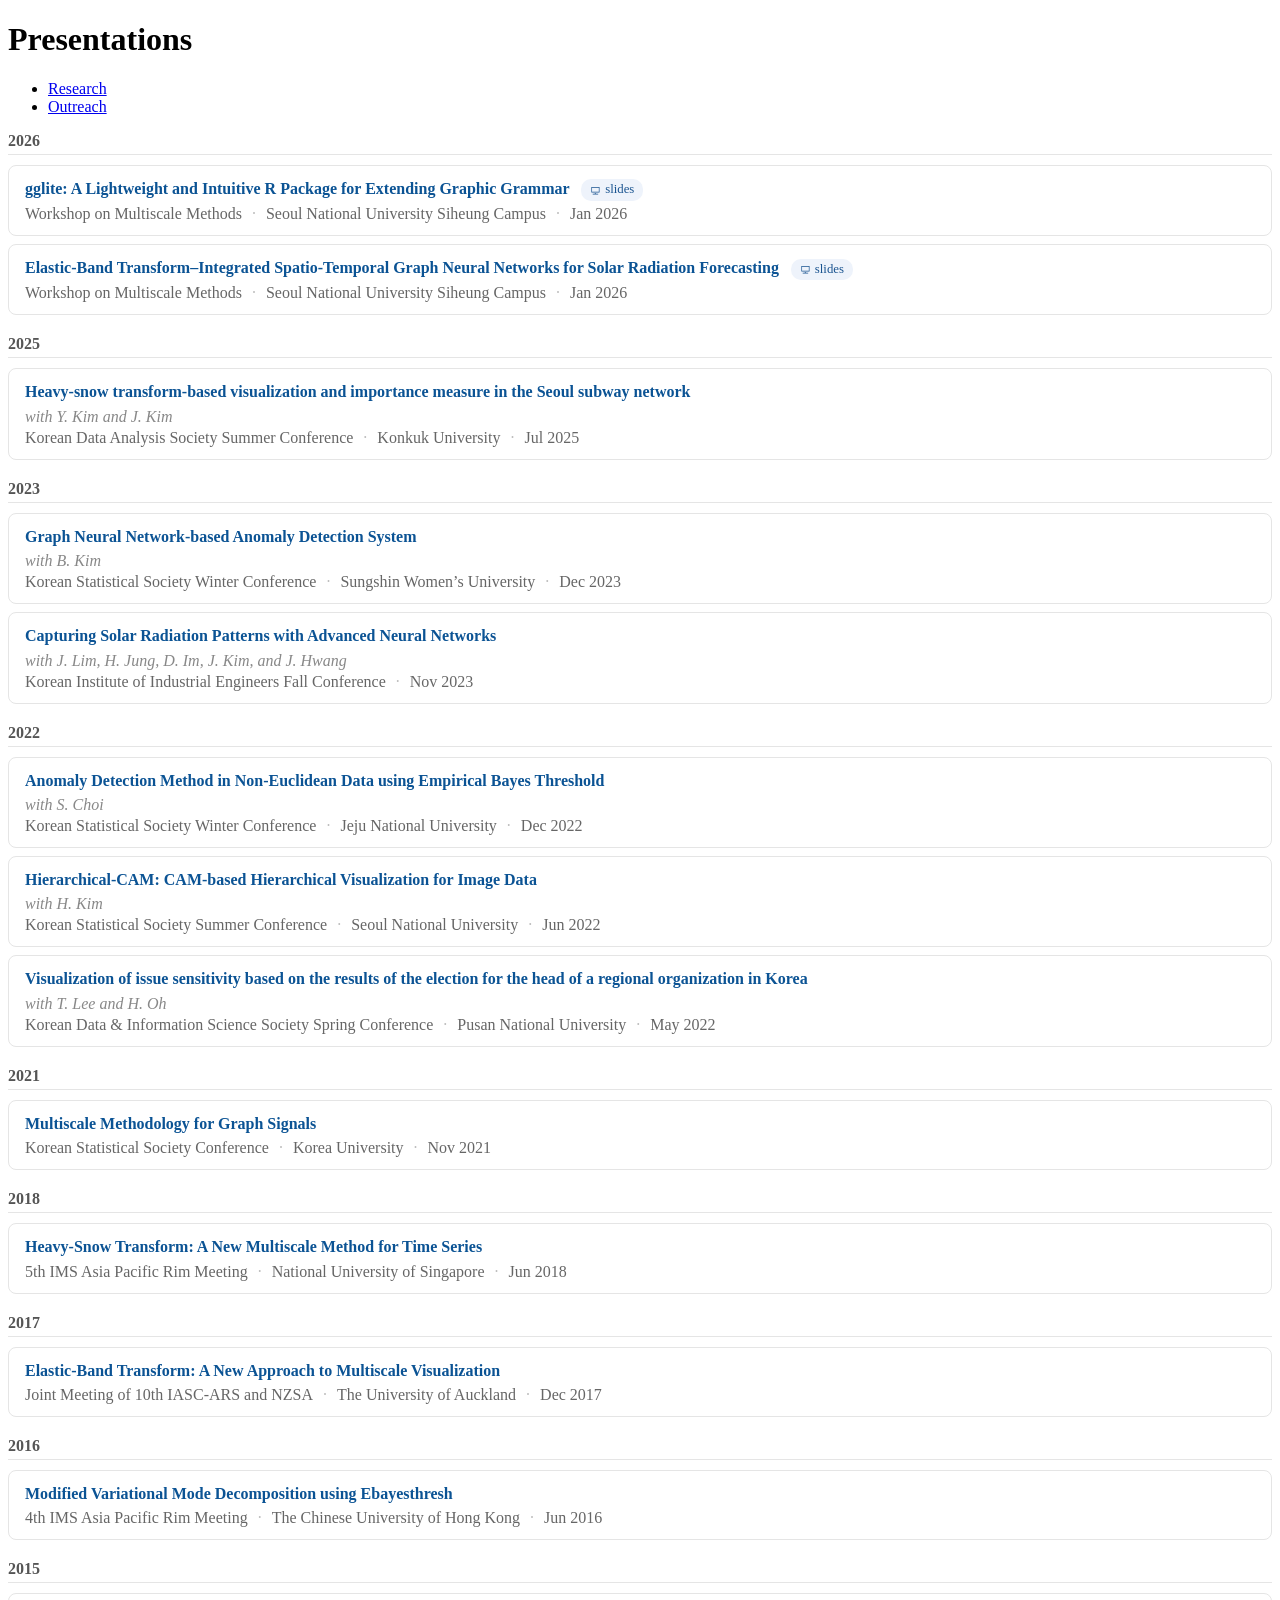
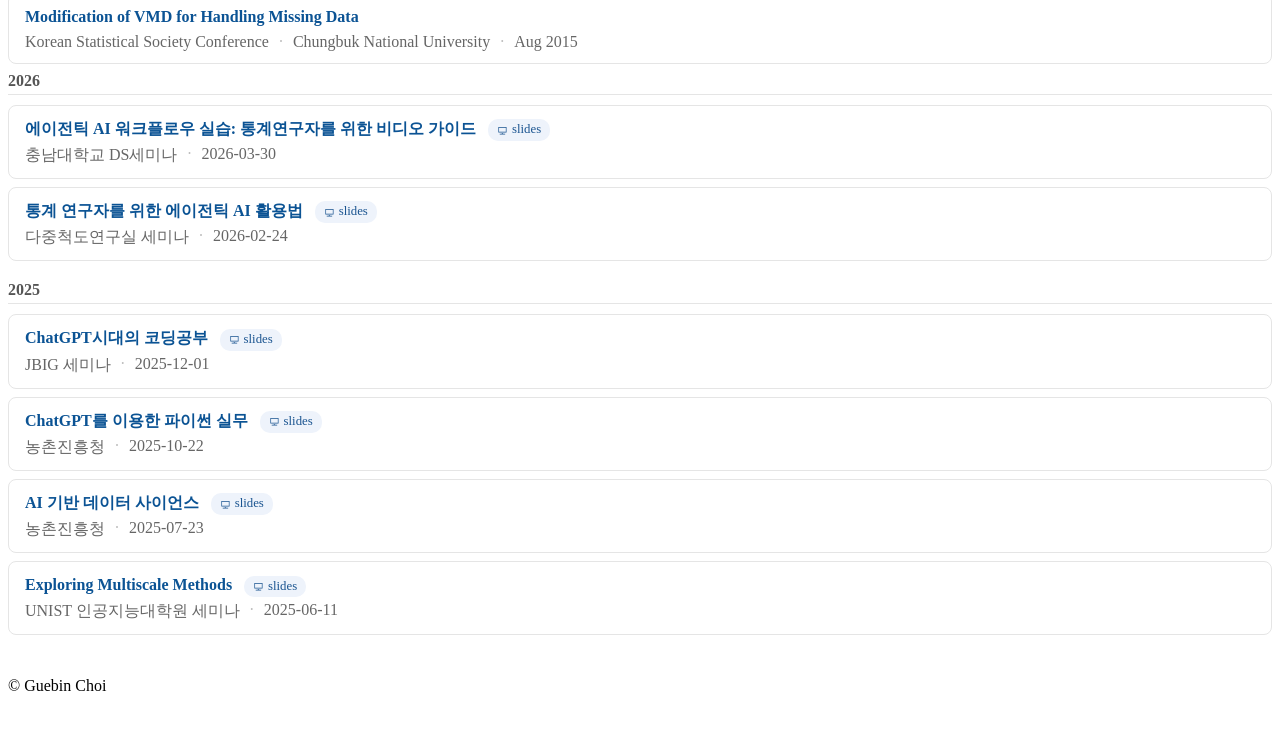
==== commit 46d84ad7: "Re-render site with updated seminar title Co-Authored-By: Claude Opus 4.7 (1M context) <noreply@anth" ====
--- a/docs/index.html
+++ b/docs/index.html
@@ -319,7 +319,7 @@
 </div>
 <div class="card">
 <div class="card-title">
-통계 연구자를 위한 에이전틱 AI 활용법 <a href="https://miruetoto.github.io/cnu-260330" class="tag" target="_blank" rel="noopener"><svg viewbox="0 0 16 16"><path d="M2 3h12v8H2V3zm1 1v6h10V4H3zm4 8h2v1h3v1H4v-1h3v-1z"></path></svg> slides</a>
+에이전틱 AI 워크플로우 실습: 통계연구자를 위한 비디오 가이드 <a href="https://miruetoto.github.io/cnu-260330" class="tag" target="_blank" rel="noopener"><svg viewbox="0 0 16 16"><path d="M2 3h12v8H2V3zm1 1v6h10V4H3zm4 8h2v1h3v1H4v-1h3v-1z"></path></svg> slides</a>
 </div>
 <div class="card-meta">
 <span>충남대학교 DS세미나</span><span class="sep">·</span><span>2026-03-30</span>
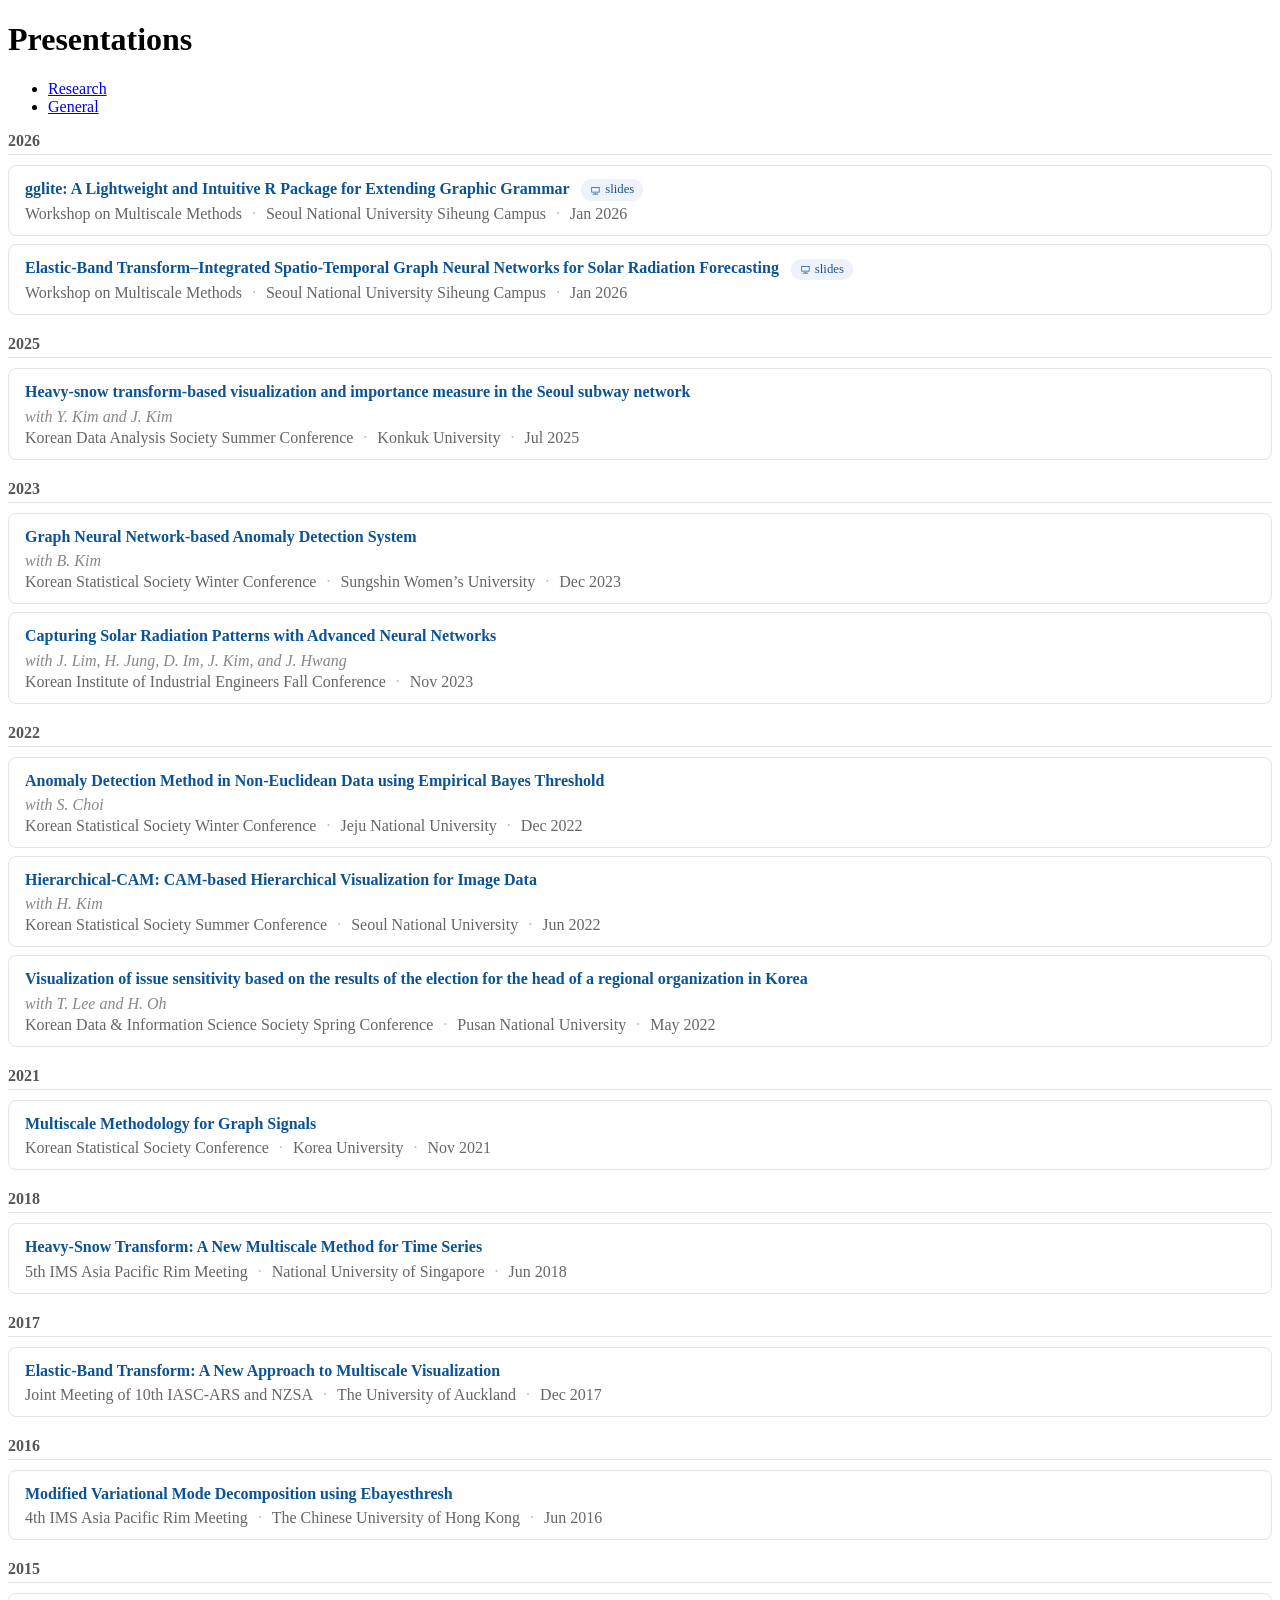
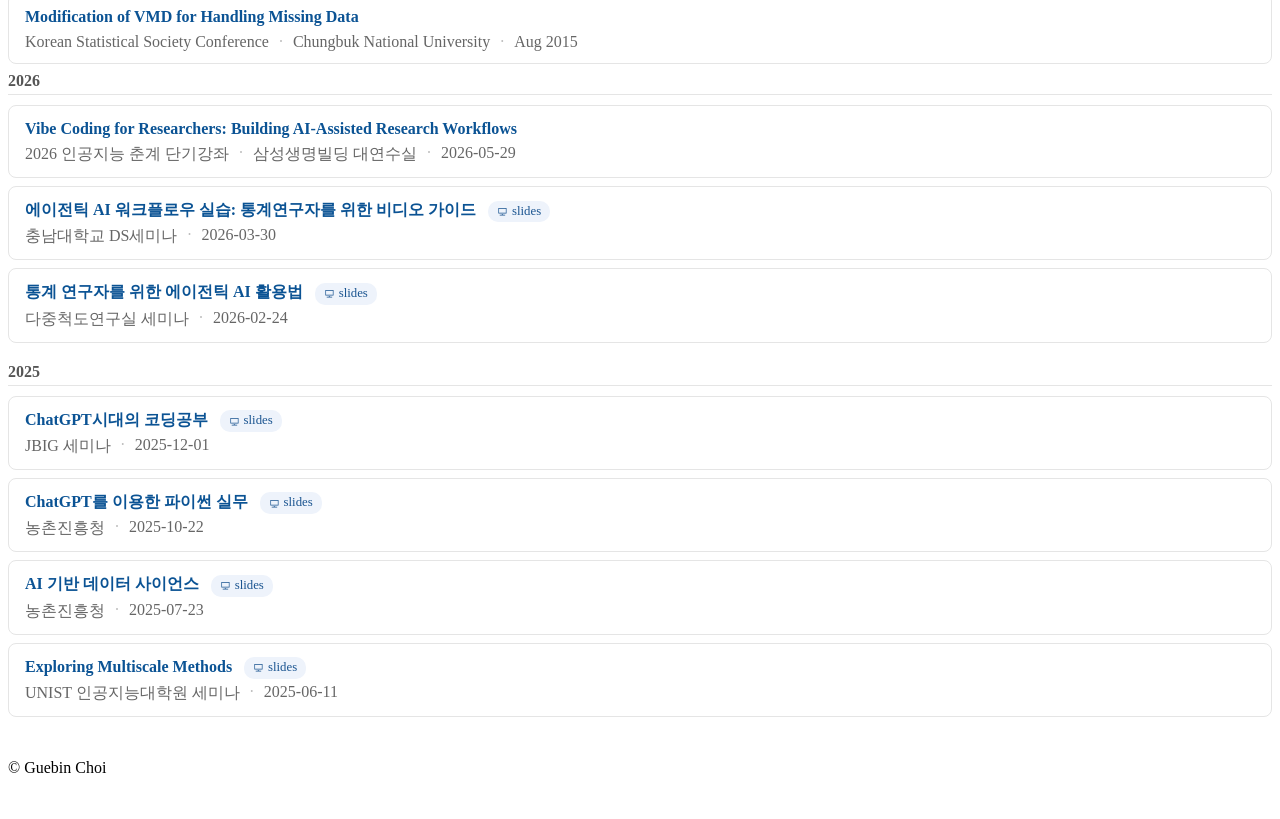
==== commit cb01f8e6: "Add Vibe Coding seminar and rename Outreach tab to General Co-Authored-By: Claude Opus 4.8 (1M conte" ====
--- a/docs/index.html
+++ b/docs/index.html
@@ -160,7 +160,7 @@
   a.tag svg { width: 0.85em; height: 0.85em; fill: currentColor; }
 </style>
 <div class="tabset-margin-container"></div><div class="panel-tabset">
-<ul class="nav nav-tabs" role="tablist"><li class="nav-item" role="presentation"><a class="nav-link active" id="tabset-1-1-tab" data-bs-toggle="tab" data-bs-target="#tabset-1-1" role="tab" aria-controls="tabset-1-1" aria-selected="true" href="">Research</a></li><li class="nav-item" role="presentation"><a class="nav-link" id="tabset-1-2-tab" data-bs-toggle="tab" data-bs-target="#tabset-1-2" role="tab" aria-controls="tabset-1-2" aria-selected="false" href="">Outreach</a></li></ul>
+<ul class="nav nav-tabs" role="tablist"><li class="nav-item" role="presentation"><a class="nav-link active" id="tabset-1-1-tab" data-bs-toggle="tab" data-bs-target="#tabset-1-1" role="tab" aria-controls="tabset-1-1" aria-selected="true" href="">Research</a></li><li class="nav-item" role="presentation"><a class="nav-link" id="tabset-1-2-tab" data-bs-toggle="tab" data-bs-target="#tabset-1-2" role="tab" aria-controls="tabset-1-2" aria-selected="false" href="">General</a></li></ul>
 <div class="tab-content">
 <div id="tabset-1-1" class="tab-pane active" role="tabpanel" aria-labelledby="tabset-1-1-tab">
 <div class="year-header">
@@ -316,6 +316,14 @@
 <div id="tabset-1-2" class="tab-pane" role="tabpanel" aria-labelledby="tabset-1-2-tab">
 <div class="year-header">
 2026
+</div>
+<div class="card">
+<div class="card-title">
+Vibe Coding for Researchers: Building AI-Assisted Research Workflows
+</div>
+<div class="card-meta">
+<span>2026 인공지능 춘계 단기강좌</span><span class="sep">·</span><span>삼성생명빌딩 대연수실</span><span class="sep">·</span><span>2026-05-29</span>
+</div>
 </div>
 <div class="card">
 <div class="card-title">
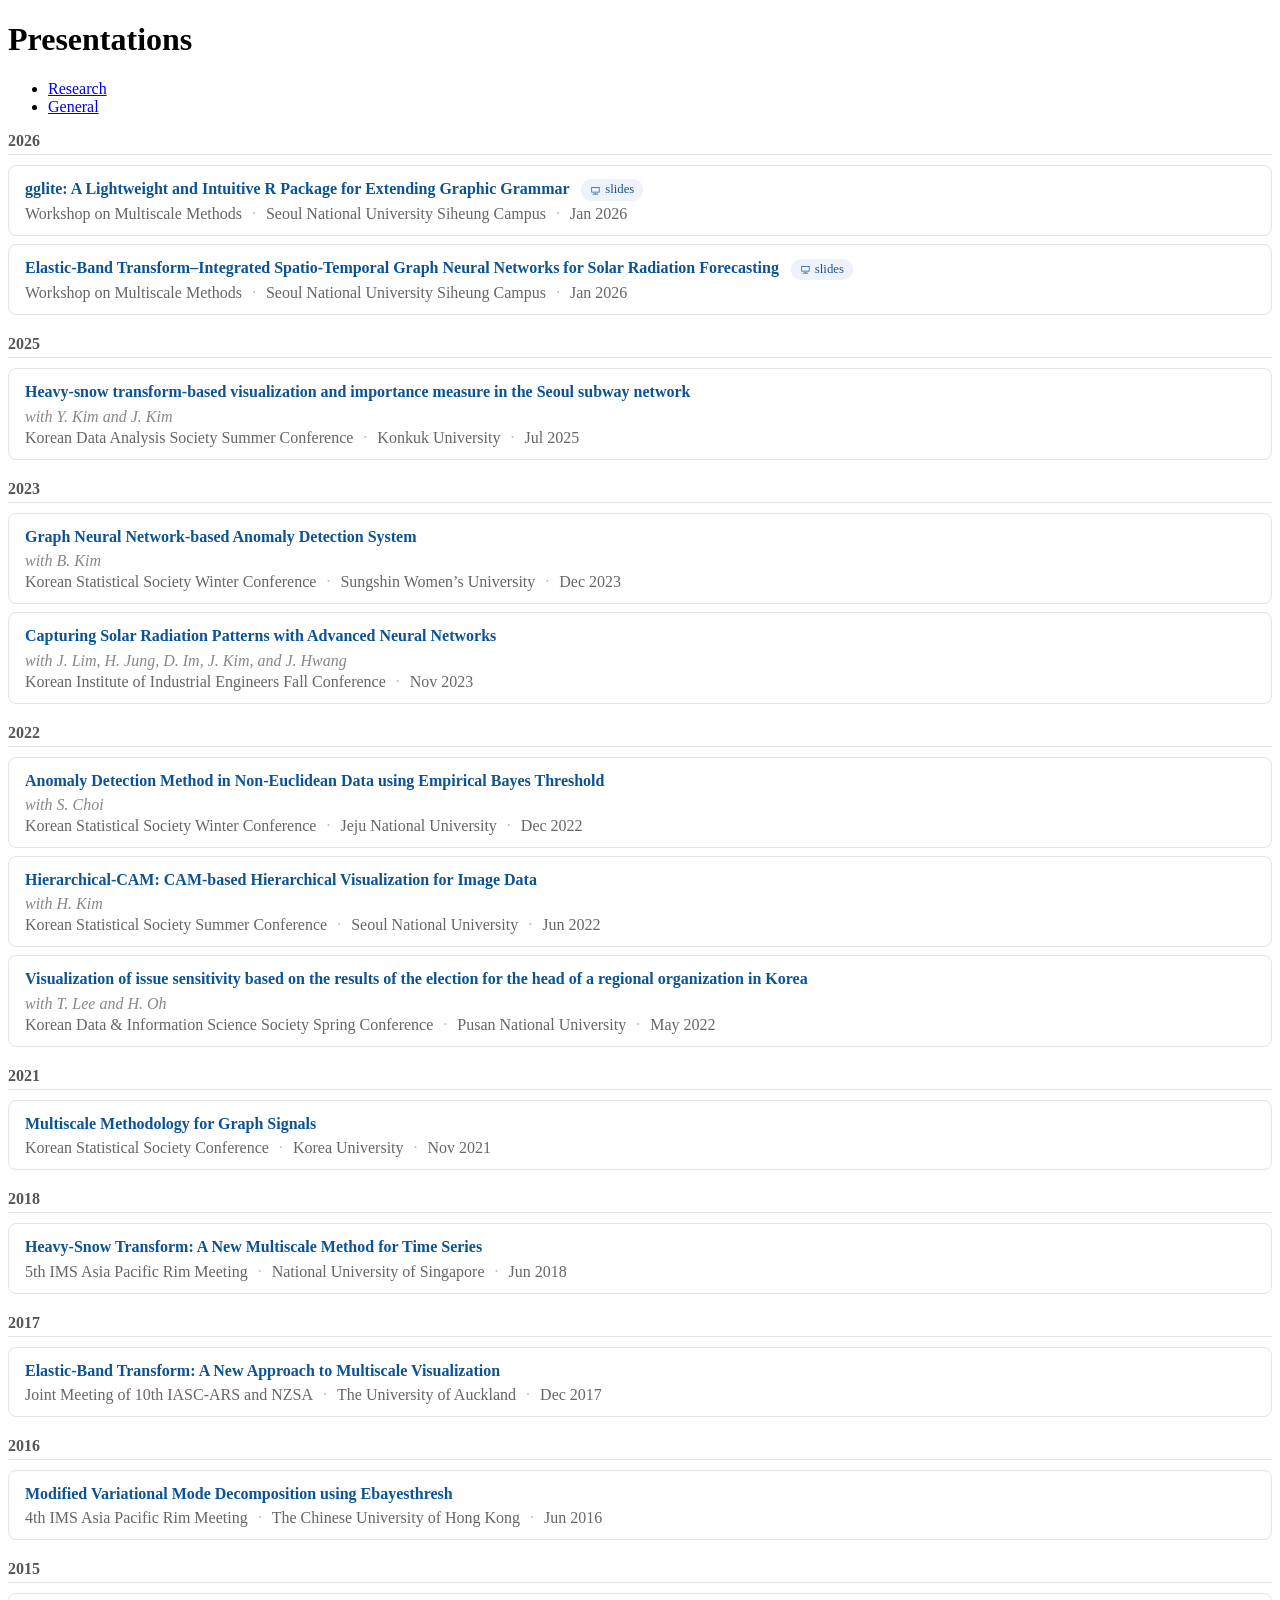
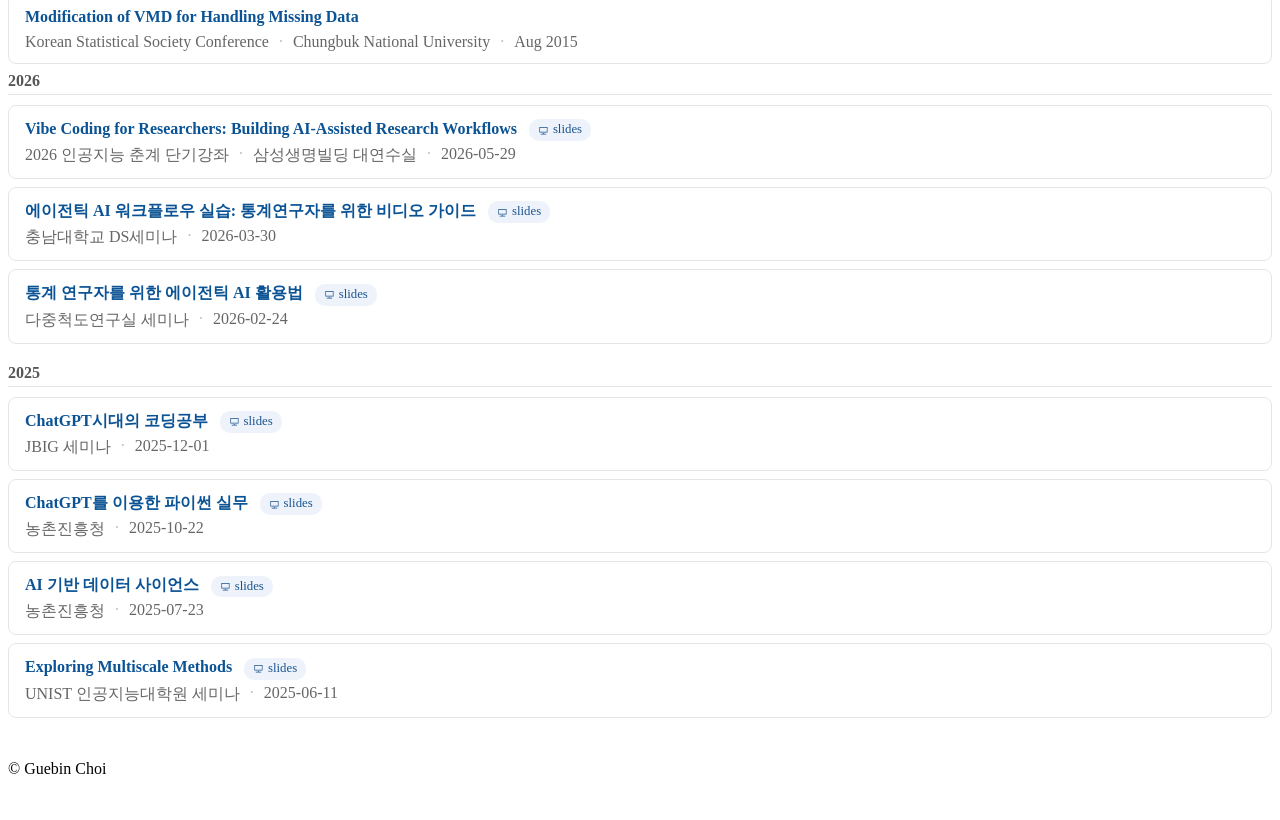
==== commit 2fb3ce93: "Add slides URL to Vibe Coding seminar Co-Authored-By: Claude Opus 4.8 (1M context) <noreply@anthropi" ====
--- a/docs/index.html
+++ b/docs/index.html
@@ -319,7 +319,7 @@
 </div>
 <div class="card">
 <div class="card-title">
-Vibe Coding for Researchers: Building AI-Assisted Research Workflows
+Vibe Coding for Researchers: Building AI-Assisted Research Workflows <a href="https://guebin.github.io/aia260529/vibe.html" class="tag" target="_blank" rel="noopener"><svg viewbox="0 0 16 16"><path d="M2 3h12v8H2V3zm1 1v6h10V4H3zm4 8h2v1h3v1H4v-1h3v-1z"></path></svg> slides</a>
 </div>
 <div class="card-meta">
 <span>2026 인공지능 춘계 단기강좌</span><span class="sep">·</span><span>삼성생명빌딩 대연수실</span><span class="sep">·</span><span>2026-05-29</span>
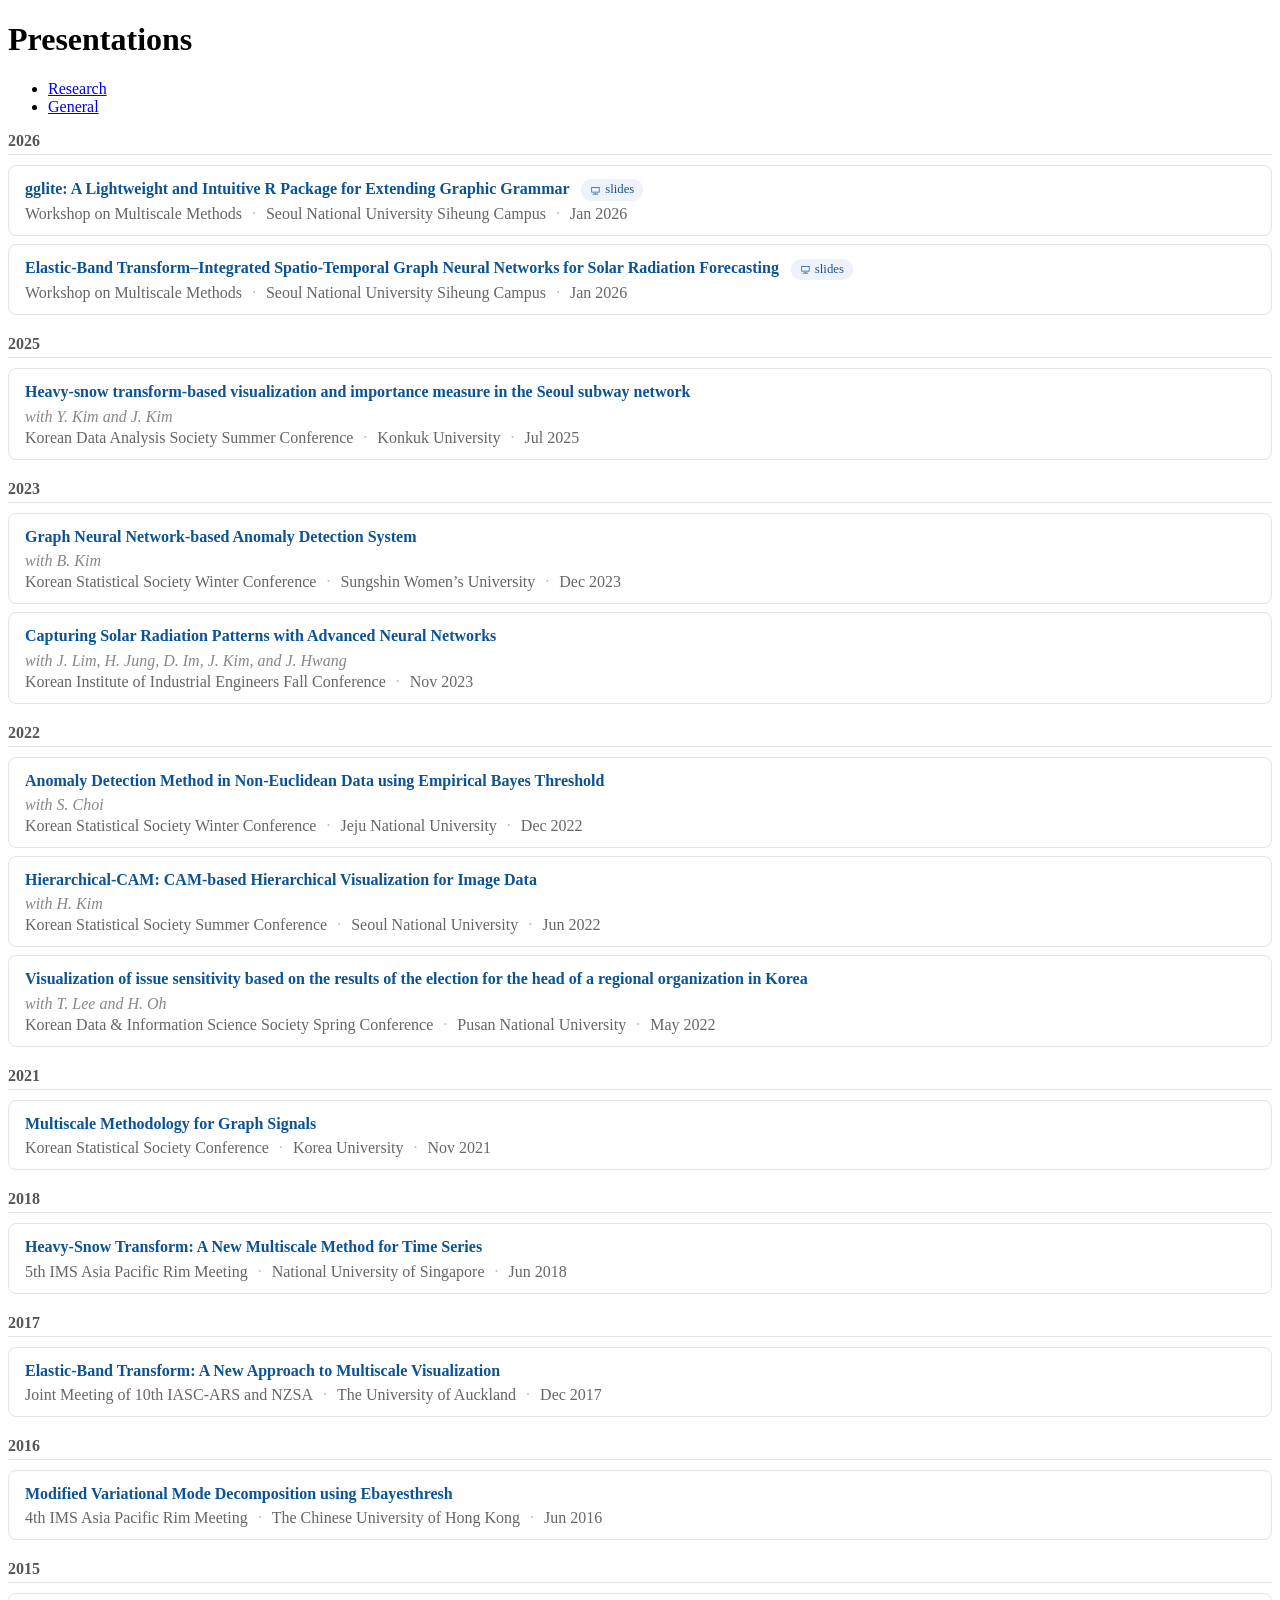
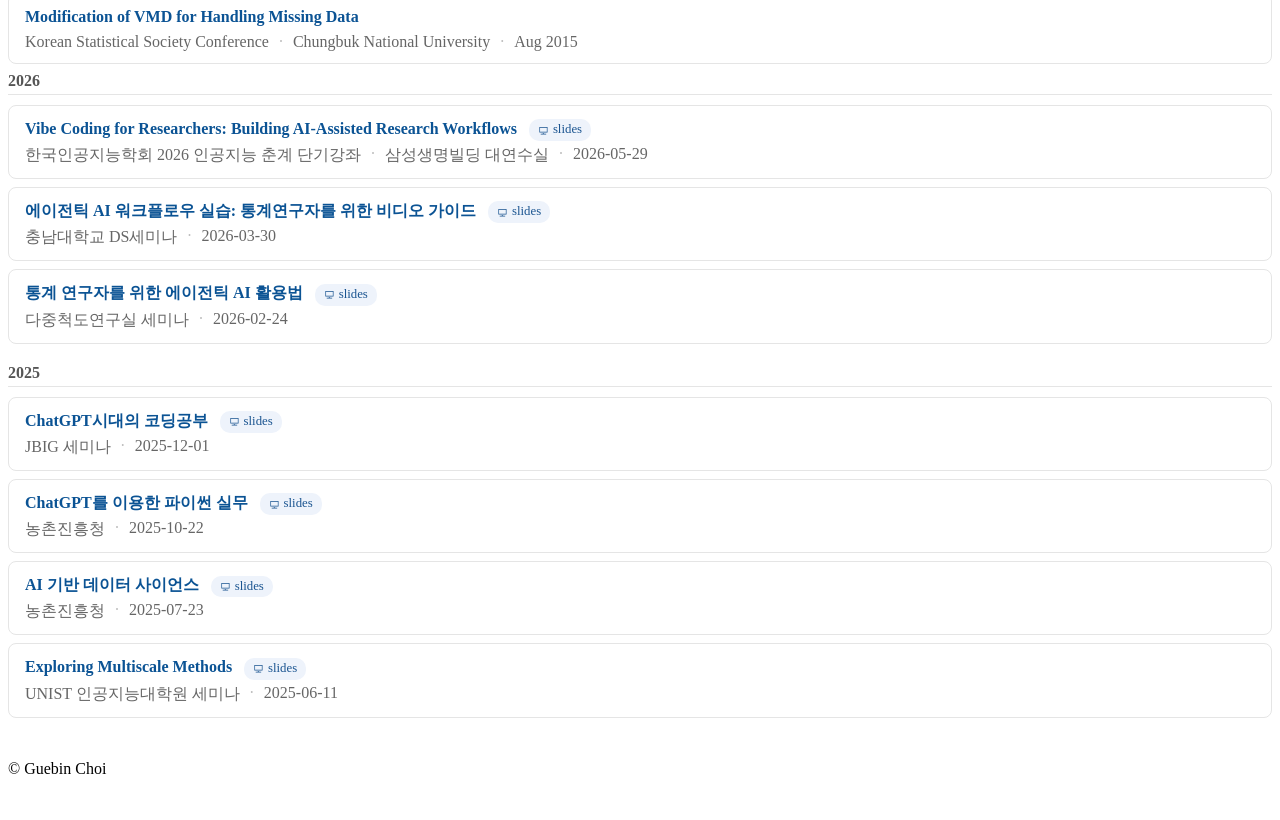
==== commit 693bc411: "Add 한국인공지능학회 to Vibe Coding seminar venue Co-Authored-By: Claude Opus 4.8 (1M context) <noreply@anth" ====
--- a/docs/index.html
+++ b/docs/index.html
@@ -322,7 +322,7 @@
 Vibe Coding for Researchers: Building AI-Assisted Research Workflows <a href="https://guebin.github.io/aia260529/vibe.html" class="tag" target="_blank" rel="noopener"><svg viewbox="0 0 16 16"><path d="M2 3h12v8H2V3zm1 1v6h10V4H3zm4 8h2v1h3v1H4v-1h3v-1z"></path></svg> slides</a>
 </div>
 <div class="card-meta">
-<span>2026 인공지능 춘계 단기강좌</span><span class="sep">·</span><span>삼성생명빌딩 대연수실</span><span class="sep">·</span><span>2026-05-29</span>
+<span>한국인공지능학회 2026 인공지능 춘계 단기강좌</span><span class="sep">·</span><span>삼성생명빌딩 대연수실</span><span class="sep">·</span><span>2026-05-29</span>
 </div>
 </div>
 <div class="card">
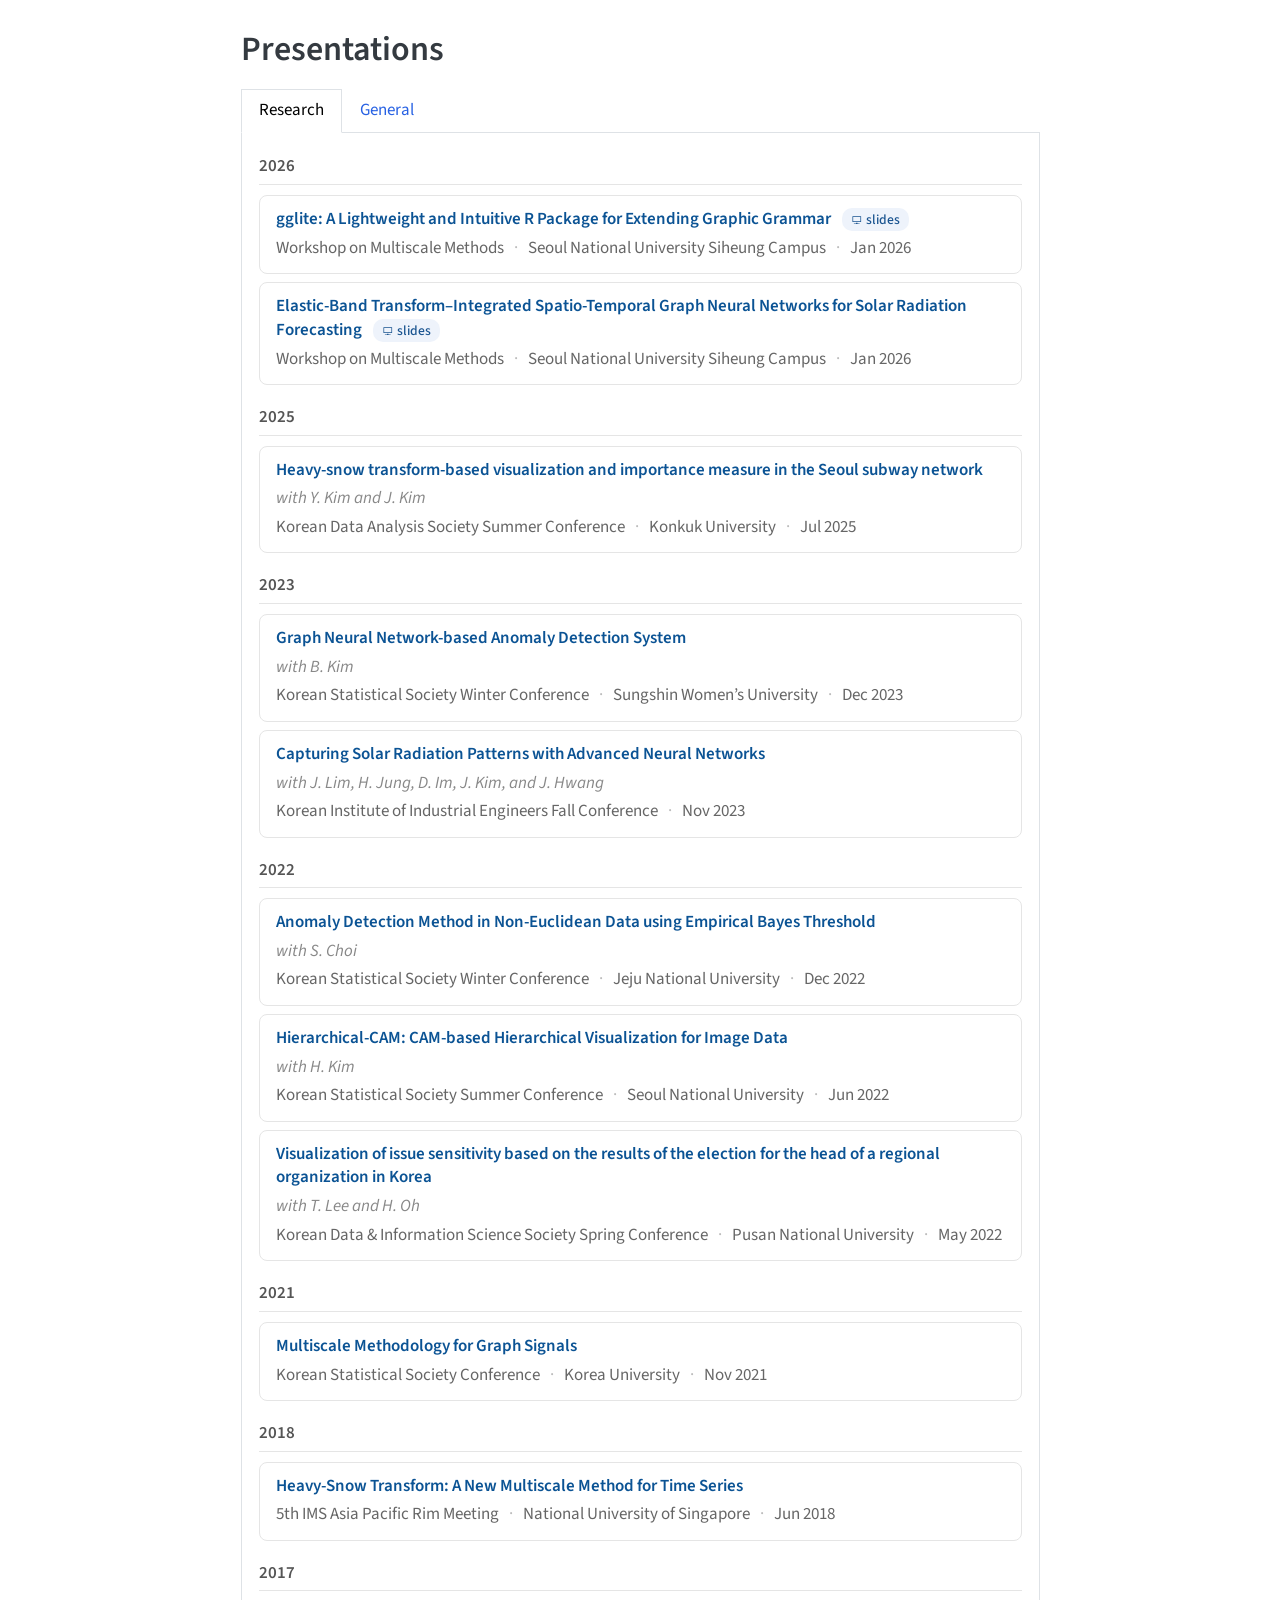
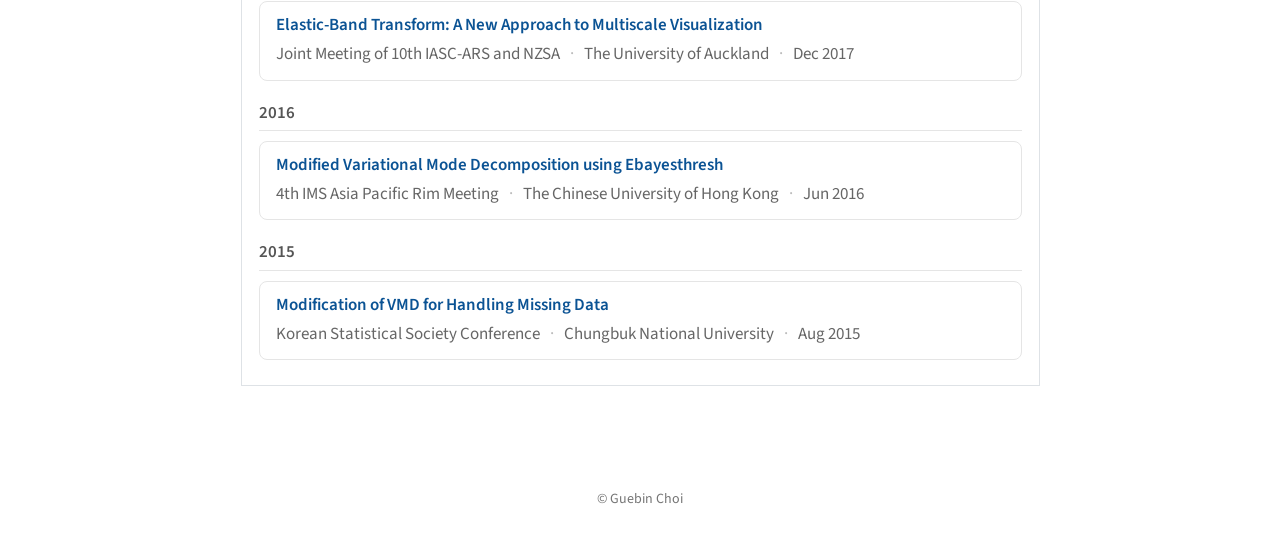
==== commit e31dcf11: "Add Soongsil G-LAMP workshop (2026-10-26) and RDA training (2026-10-02) seminars Co-Authored-By: Cla" ====
--- a/docs/index.html
+++ b/docs/index.html
@@ -2,13 +2,16 @@
 <html xmlns="http://www.w3.org/1999/xhtml" lang="en" xml:lang="en"><head>
 
 <meta charset="utf-8">
-<meta name="generator" content="quarto-1.8.27">
+<meta name="generator" content="quarto-1.9.38">
 
 <meta name="viewport" content="width=device-width, initial-scale=1.0, user-scalable=yes">
 
 
 <title>Presentations</title>
 <style>
+/* Default styles provided by pandoc.
+** See https://pandoc.org/MANUAL.html#variables-for-html for config info.
+*/
 code{white-space: pre-wrap;}
 span.smallcaps{font-variant: small-caps;}
 div.columns{display: flex; gap: min(4vw, 1.5em);}
@@ -31,15 +34,14 @@
 <meta name="quarto:offset" content="./">
 <script src="site_libs/quarto-html/quarto.js" type="module"></script>
 <script src="site_libs/quarto-html/tabsets/tabsets.js" type="module"></script>
-<script src="site_libs/quarto-html/axe/axe-check.js" type="module"></script>
 <script src="site_libs/quarto-html/popper.min.js"></script>
 <script src="site_libs/quarto-html/tippy.umd.min.js"></script>
 <script src="site_libs/quarto-html/anchor.min.js"></script>
 <link href="site_libs/quarto-html/tippy.css" rel="stylesheet">
-<link href="site_libs/quarto-html/quarto-syntax-highlighting-ed96de9b727972fe78a7b5d16c58bf87.css" rel="stylesheet" id="quarto-text-highlighting-styles">
+<link href="site_libs/quarto-html/quarto-syntax-highlighting-15634bcf2e68342d4ad2dfa704d543f6.css" rel="stylesheet" id="quarto-text-highlighting-styles">
 <script src="site_libs/bootstrap/bootstrap.min.js"></script>
 <link href="site_libs/bootstrap/bootstrap-icons.css" rel="stylesheet">
-<link href="site_libs/bootstrap/bootstrap-5b4ad623e5705c0698d39aec6f10cf02.min.css" rel="stylesheet" append-hash="true" id="quarto-bootstrap" data-mode="light">
+<link href="site_libs/bootstrap/bootstrap-1f0b6967e5259af0016f5222a32c9f0e.min.css" rel="stylesheet" append-hash="true" id="quarto-bootstrap" data-mode="light">
 <script id="quarto-search-options" type="application/json">{
   "location": "sidebar",
   "copy-button": false,
@@ -316,6 +318,22 @@
 <div id="tabset-1-2" class="tab-pane" role="tabpanel" aria-labelledby="tabset-1-2-tab">
 <div class="year-header">
 2026
+</div>
+<div class="card">
+<div class="card-title">
+자연과학 연구자의 에이전틱 AI 활용사례 <a href="https://guebin.github.io/ssu-261026/261026.html" class="tag" target="_blank" rel="noopener"><svg viewbox="0 0 16 16"><path d="M2 3h12v8H2V3zm1 1v6h10V4H3zm4 8h2v1h3v1H4v-1h3v-1z"></path></svg> slides</a>
+</div>
+<div class="card-meta">
+<span>숭실대학교 G-LAMP사업단 교육워크숍</span><span class="sep">·</span><span>2026-10-26</span>
+</div>
+</div>
+<div class="card">
+<div class="card-title">
+생성형 AI 이용 파이썬 실무 <a href="https://guebin.github.io/rda261002/1002.html" class="tag" target="_blank" rel="noopener"><svg viewbox="0 0 16 16"><path d="M2 3h12v8H2V3zm1 1v6h10V4H3zm4 8h2v1h3v1H4v-1h3v-1z"></path></svg> slides</a>
+</div>
+<div class="card-meta">
+<span>농촌진흥청 신규연구사 교육과정</span><span class="sep">·</span><span>2026-10-02</span>
+</div>
 </div>
 <div class="card">
 <div class="card-title">
--- a/docs/site_libs/quarto-html/quarto-syntax-highlighting-15634bcf2e68342d4ad2dfa704d543f6.css
+++ b/docs/site_libs/quarto-html/quarto-syntax-highlighting-15634bcf2e68342d4ad2dfa704d543f6.css
@@ -0,0 +1,236 @@
+/* quarto syntax highlight colors */
+:root {
+  --quarto-hl-ot-color: #003B4F;
+  --quarto-hl-at-color: #657422;
+  --quarto-hl-ss-color: #20794D;
+  --quarto-hl-an-color: #5E5E5E;
+  --quarto-hl-fu-color: #4758AB;
+  --quarto-hl-st-color: #20794D;
+  --quarto-hl-cf-color: #003B4F;
+  --quarto-hl-op-color: #5E5E5E;
+  --quarto-hl-er-color: #AD0000;
+  --quarto-hl-bn-color: #AD0000;
+  --quarto-hl-al-color: #AD0000;
+  --quarto-hl-va-color: #111111;
+  --quarto-hl-bu-color: inherit;
+  --quarto-hl-ex-color: inherit;
+  --quarto-hl-pp-color: #AD0000;
+  --quarto-hl-in-color: #5E5E5E;
+  --quarto-hl-vs-color: #20794D;
+  --quarto-hl-wa-color: #5E5E5E;
+  --quarto-hl-do-color: #5E5E5E;
+  --quarto-hl-im-color: #00769E;
+  --quarto-hl-ch-color: #20794D;
+  --quarto-hl-dt-color: #AD0000;
+  --quarto-hl-fl-color: #AD0000;
+  --quarto-hl-co-color: #5E5E5E;
+  --quarto-hl-cv-color: #5E5E5E;
+  --quarto-hl-cn-color: #8f5902;
+  --quarto-hl-sc-color: #5E5E5E;
+  --quarto-hl-dv-color: #AD0000;
+  --quarto-hl-kw-color: #003B4F;
+}
+
+/* other quarto variables */
+:root {
+  --quarto-font-monospace: SFMono-Regular, Menlo, Monaco, Consolas, "Liberation Mono", "Courier New", monospace;
+}
+
+/* syntax highlight based on Pandoc's rules */
+pre > code.sourceCode > span {
+  color: #003B4F;
+}
+
+code.sourceCode > span {
+  color: #003B4F;
+}
+
+div.sourceCode,
+div.sourceCode pre.sourceCode {
+  color: #003B4F;
+}
+
+/* Normal */
+code span {
+  color: #003B4F;
+}
+
+/* Alert */
+code span.al {
+  color: #AD0000;
+  font-style: inherit;
+}
+
+/* Annotation */
+code span.an {
+  color: #5E5E5E;
+  font-style: inherit;
+}
+
+/* Attribute */
+code span.at {
+  color: #657422;
+  font-style: inherit;
+}
+
+/* BaseN */
+code span.bn {
+  color: #AD0000;
+  font-style: inherit;
+}
+
+/* BuiltIn */
+code span.bu {
+  font-style: inherit;
+}
+
+/* ControlFlow */
+code span.cf {
+  color: #003B4F;
+  font-weight: bold;
+  font-style: inherit;
+}
+
+/* Char */
+code span.ch {
+  color: #20794D;
+  font-style: inherit;
+}
+
+/* Constant */
+code span.cn {
+  color: #8f5902;
+  font-style: inherit;
+}
+
+/* Comment */
+code span.co {
+  color: #5E5E5E;
+  font-style: inherit;
+}
+
+/* CommentVar */
+code span.cv {
+  color: #5E5E5E;
+  font-style: italic;
+}
+
+/* Documentation */
+code span.do {
+  color: #5E5E5E;
+  font-style: italic;
+}
+
+/* DataType */
+code span.dt {
+  color: #AD0000;
+  font-style: inherit;
+}
+
+/* DecVal */
+code span.dv {
+  color: #AD0000;
+  font-style: inherit;
+}
+
+/* Error */
+code span.er {
+  color: #AD0000;
+  font-style: inherit;
+}
+
+/* Extension */
+code span.ex {
+  font-style: inherit;
+}
+
+/* Float */
+code span.fl {
+  color: #AD0000;
+  font-style: inherit;
+}
+
+/* Function */
+code span.fu {
+  color: #4758AB;
+  font-style: inherit;
+}
+
+/* Import */
+code span.im {
+  color: #00769E;
+  font-style: inherit;
+}
+
+/* Information */
+code span.in {
+  color: #5E5E5E;
+  font-style: inherit;
+}
+
+/* Keyword */
+code span.kw {
+  color: #003B4F;
+  font-weight: bold;
+  font-style: inherit;
+}
+
+/* Operator */
+code span.op {
+  color: #5E5E5E;
+  font-style: inherit;
+}
+
+/* Other */
+code span.ot {
+  color: #003B4F;
+  font-style: inherit;
+}
+
+/* Preprocessor */
+code span.pp {
+  color: #AD0000;
+  font-style: inherit;
+}
+
+/* SpecialChar */
+code span.sc {
+  color: #5E5E5E;
+  font-style: inherit;
+}
+
+/* SpecialString */
+code span.ss {
+  color: #20794D;
+  font-style: inherit;
+}
+
+/* String */
+code span.st {
+  color: #20794D;
+  font-style: inherit;
+}
+
+/* Variable */
+code span.va {
+  color: #111111;
+  font-style: inherit;
+}
+
+/* VerbatimString */
+code span.vs {
+  color: #20794D;
+  font-style: inherit;
+}
+
+/* Warning */
+code span.wa {
+  color: #5E5E5E;
+  font-style: italic;
+}
+
+.prevent-inlining {
+  content: "</";
+}
+
+/*# sourceMappingURL=f23921c56f73e400b49028c9186a1aa0.css.map */
